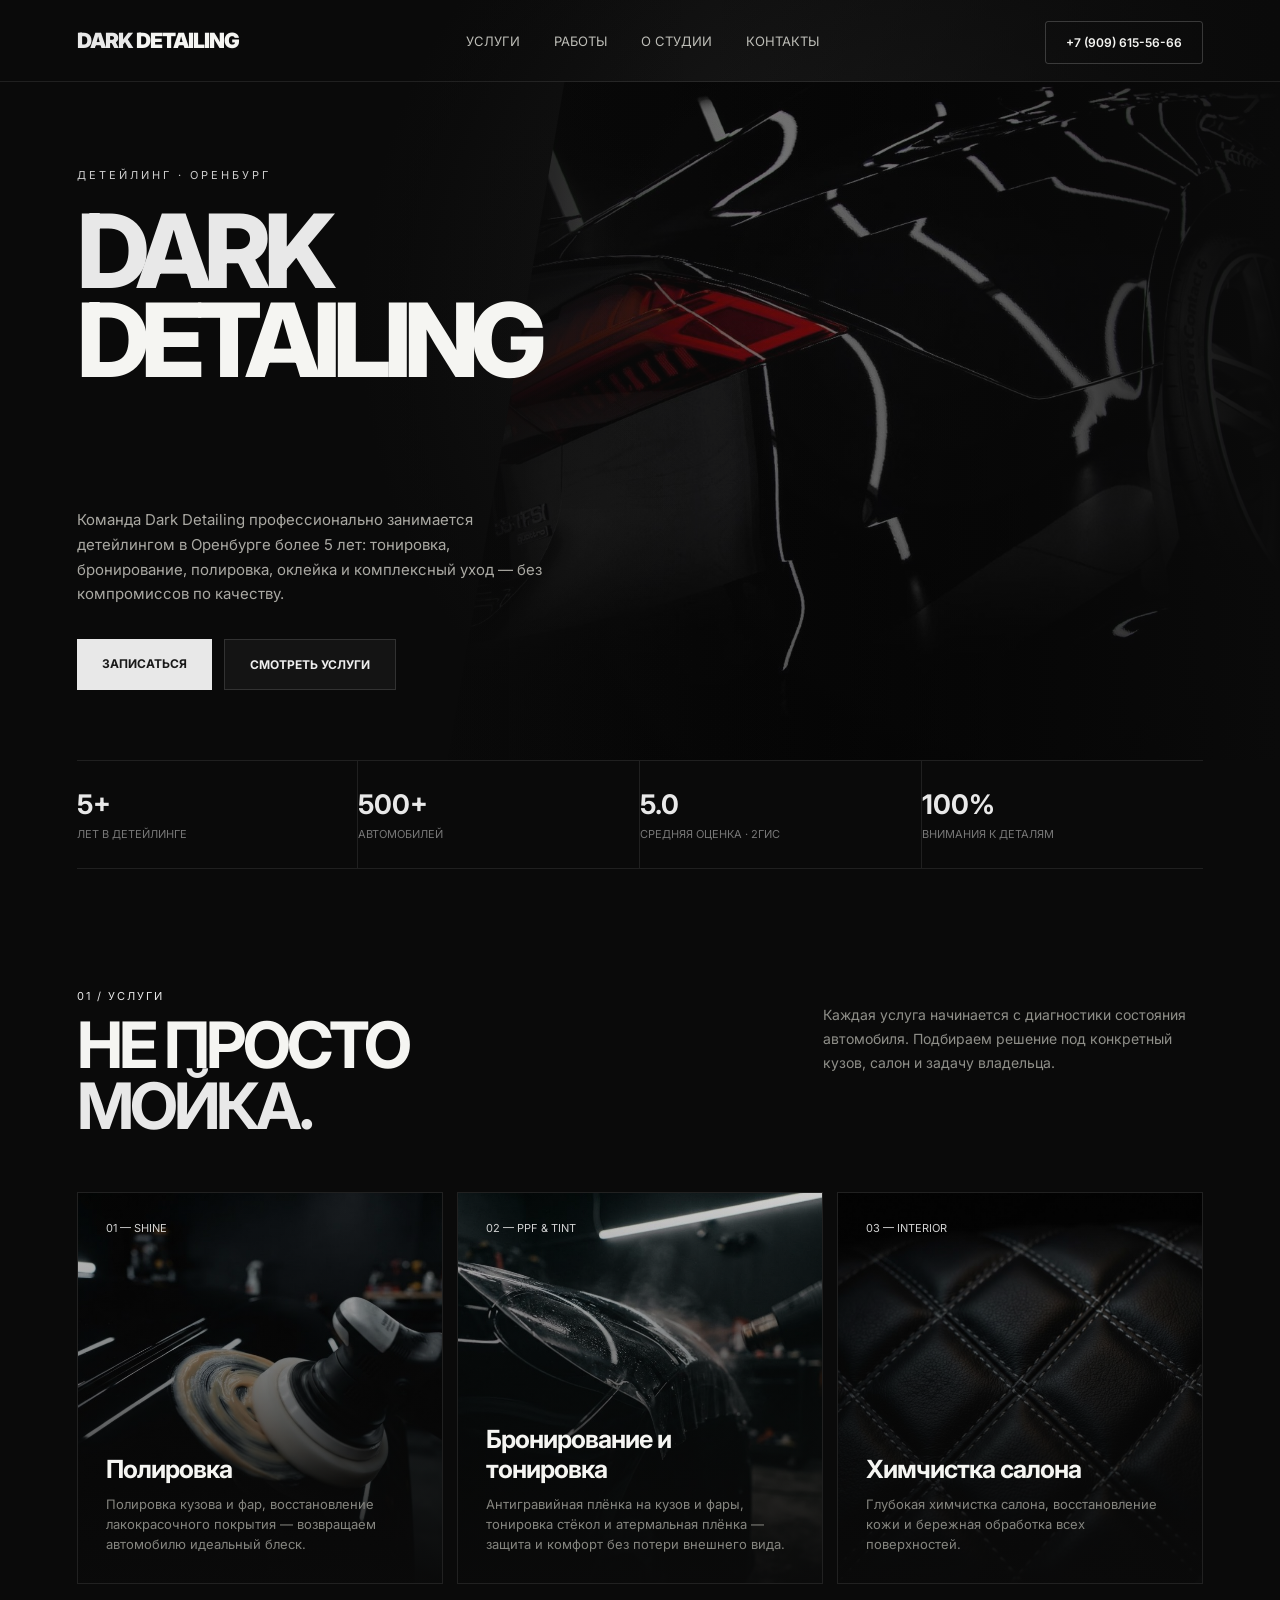
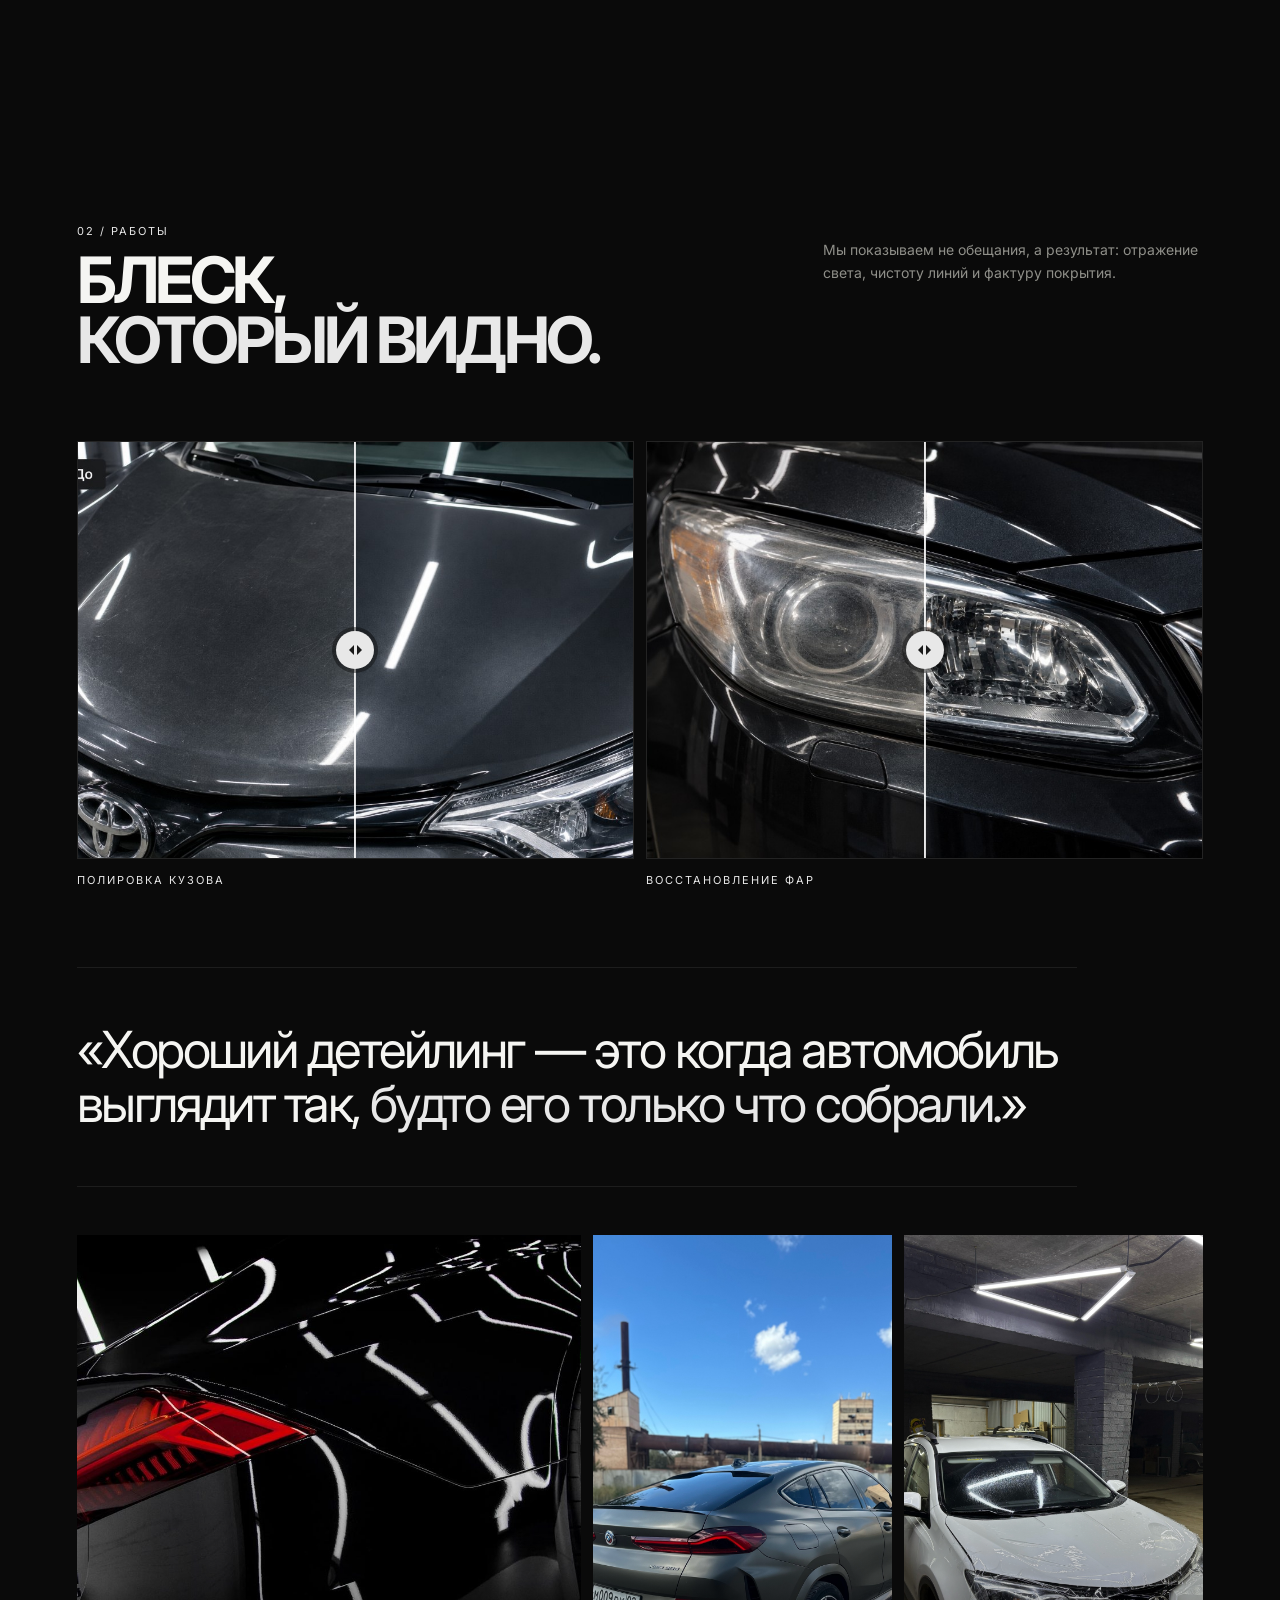
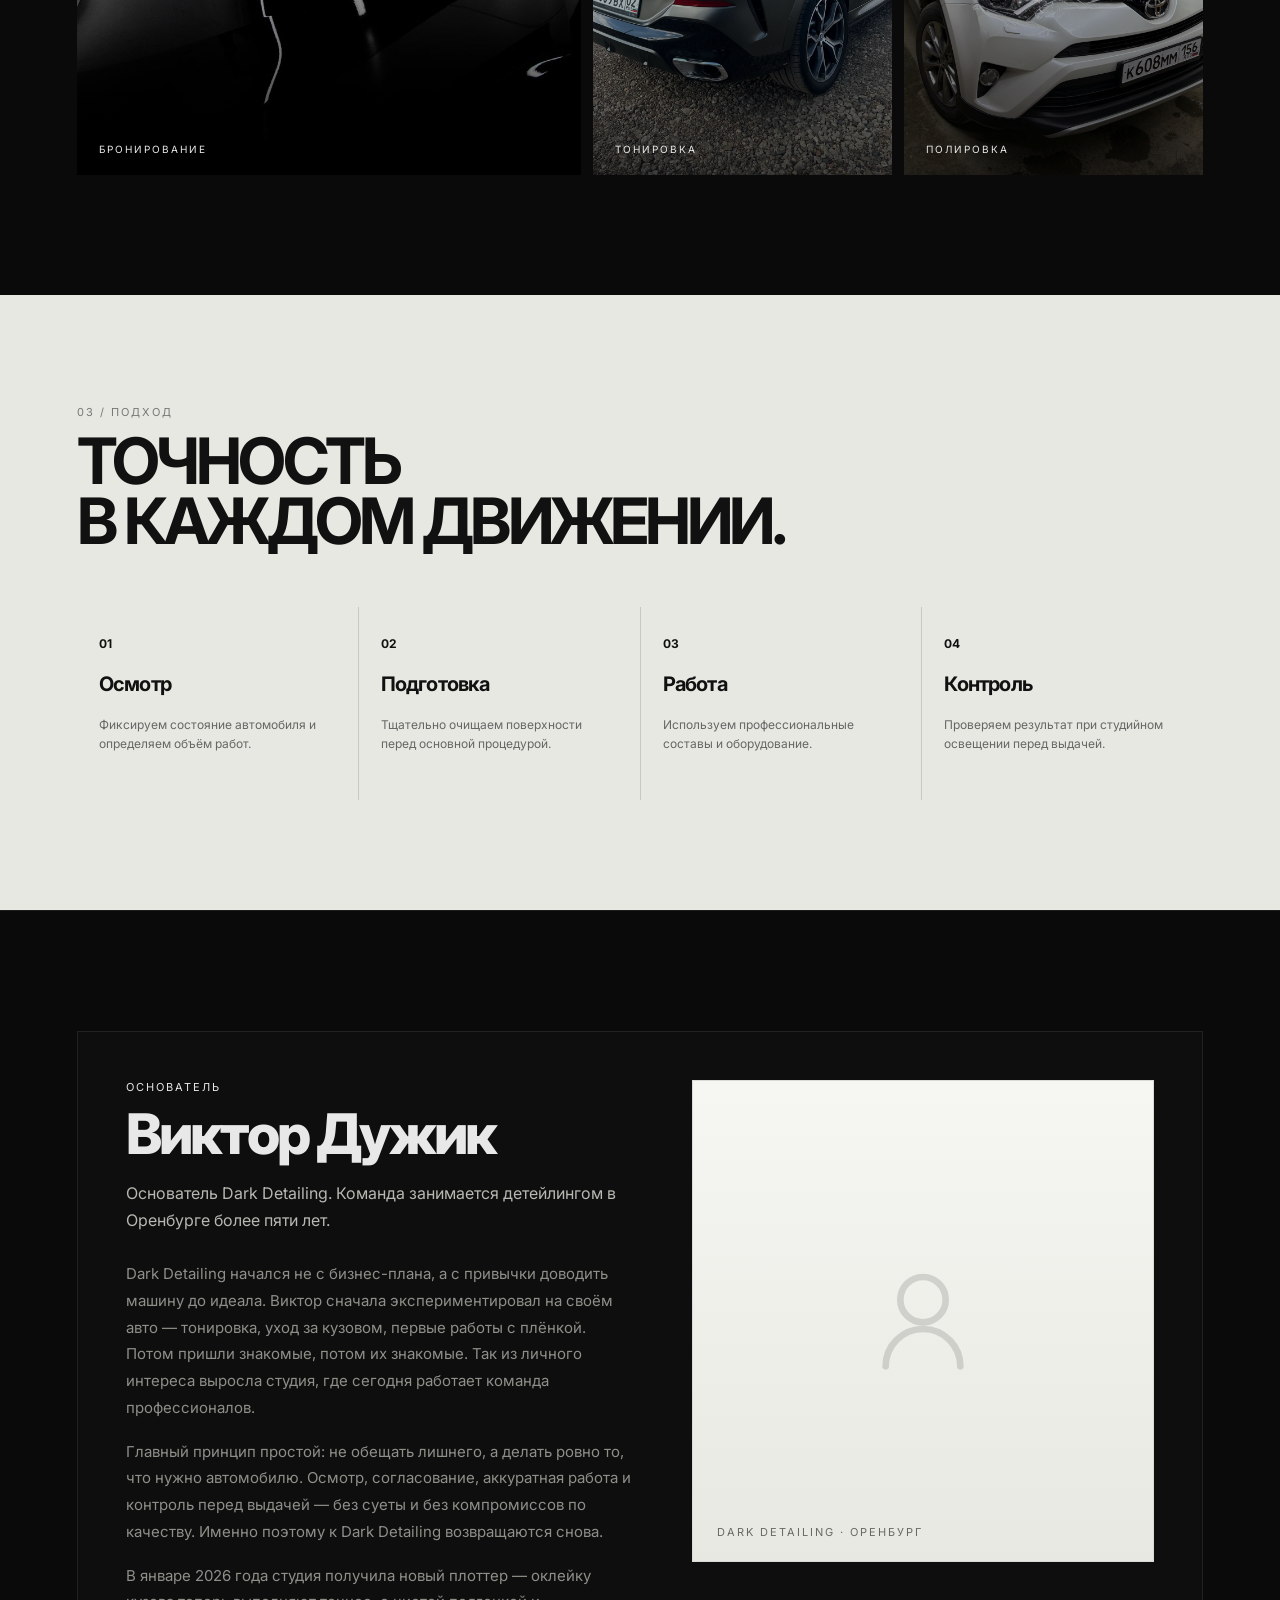
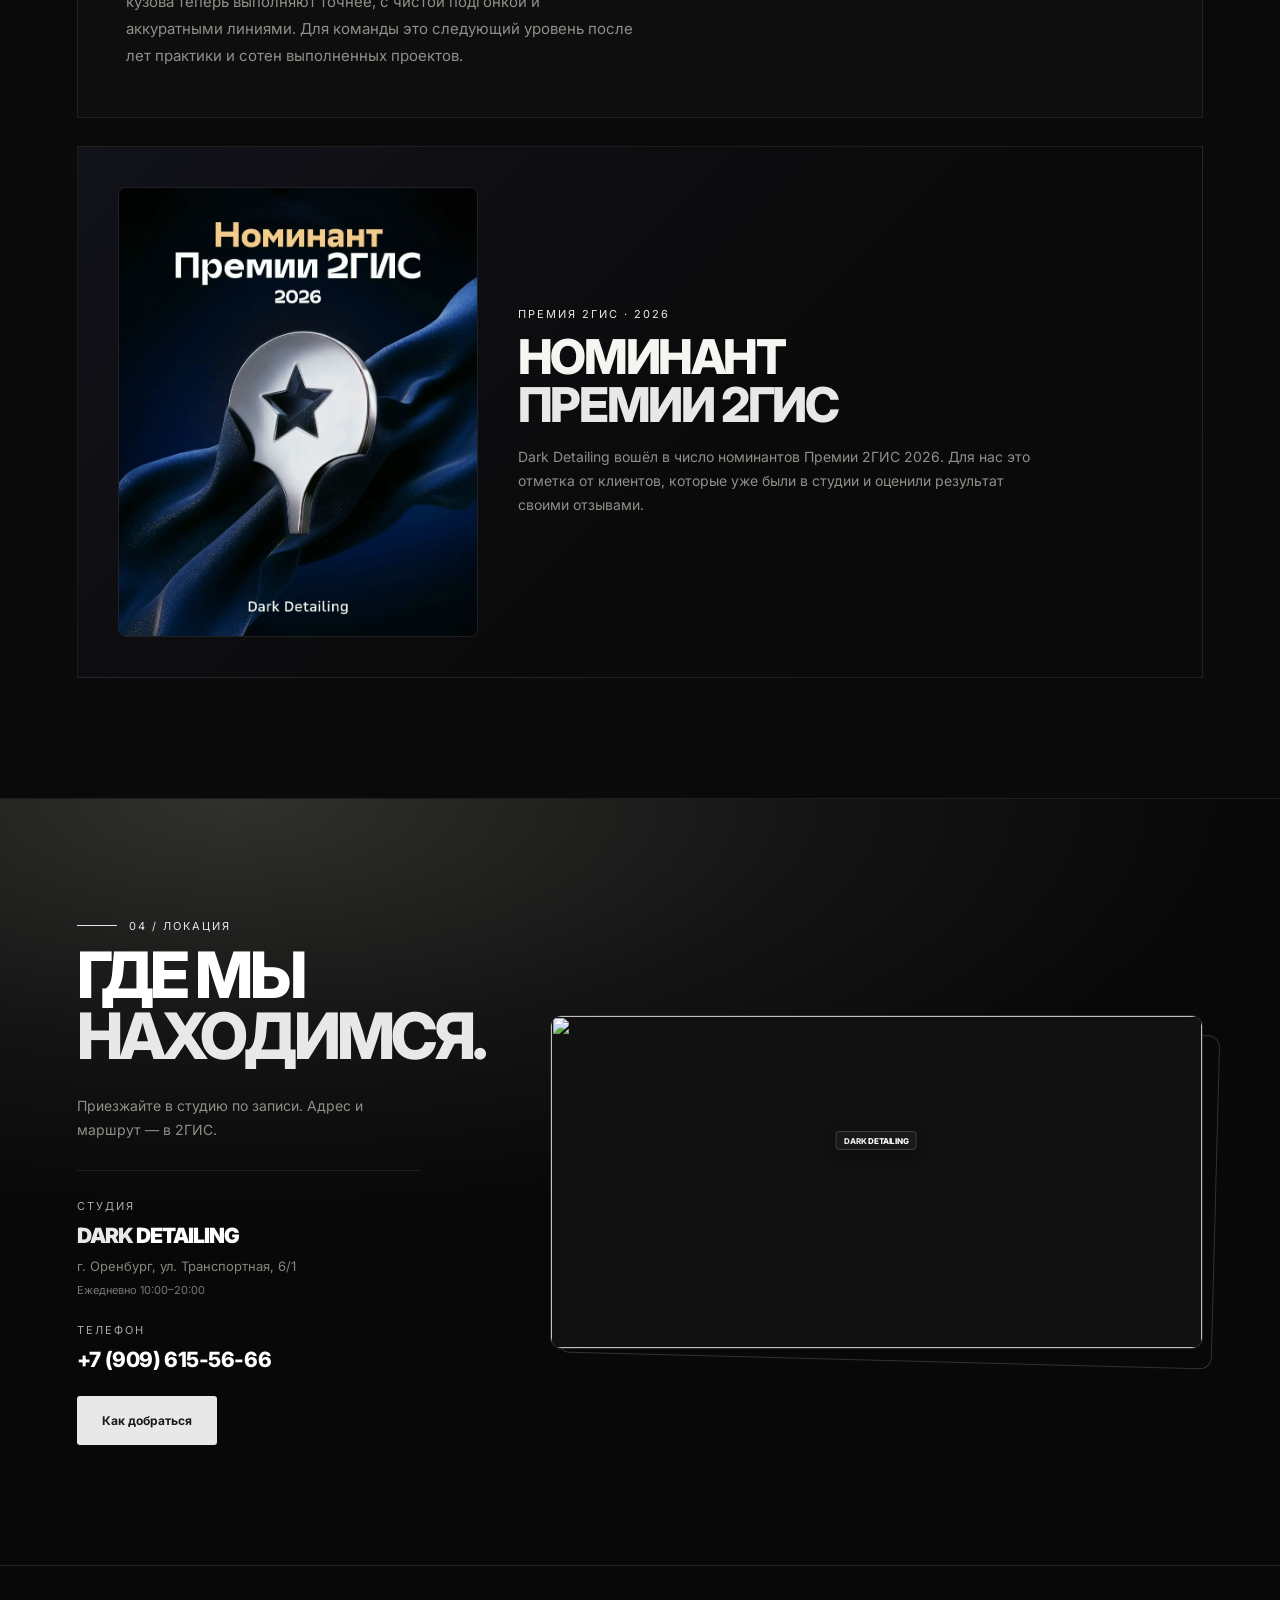
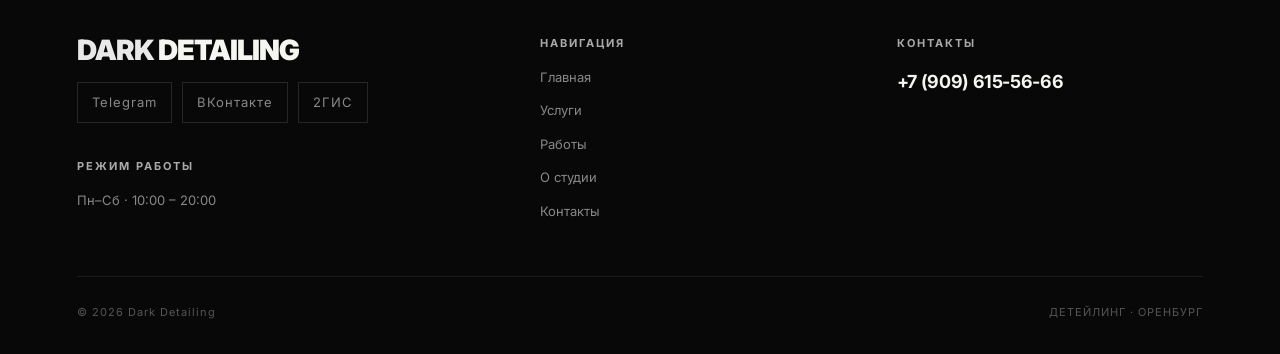
==== dark-detail/index.html @ 666a49f8 "Add dark-detail prototype (copy from Melissa-tech.ru/dark-detailing)." ====
<!doctype html>
<html lang="ru">
<head>
<meta charset="utf-8">
<meta name="viewport" content="width=device-width,initial-scale=1">
<meta name="robots" content="noindex, nofollow">
<meta http-equiv="Cache-Control" content="no-cache, no-store, must-revalidate">
<title>Dark Detailing — детейлинг</title>
<link rel="stylesheet" href="styles.css?v=10">
</head>
<body>
<nav class="site-nav">
  <div class="logo"><a href="index.html"><span>DARK</span> DETAILING</a></div>
  <div class="links"><a href="services.html">УСЛУГИ</a><a href="gallery.html">РАБОТЫ</a><a href="about.html">О СТУДИИ</a><a href="contact.html">КОНТАКТЫ</a></div>
  <div class="nav-actions">
    <a class="phone" href="tel:+79096155666">+7 (909) 615-56-66</a>
    <button class="nav-burger" type="button" aria-label="Открыть меню" aria-expanded="false">
      <span class="nav-burger-line"></span>
      <span class="nav-burger-line"></span>
      <span class="nav-burger-line"></span>
    </button>
  </div>
  <div class="nav-mobile-menu">
    <a href="services.html">УСЛУГИ</a>
    <a href="gallery.html">РАБОТЫ</a>
    <a href="about.html">О СТУДИИ</a>
    <a href="contact.html">КОНТАКТЫ</a>
  </div>
</nav>

<section class="hero">
  <div class="heroimg"></div>
  <div class="hero-content">
    <div class="eyebrow">ДЕТЕЙЛИНГ · ОРЕНБУРГ</div>
    <h1><span class="accent">DARK</span><br>DETAILING</h1>
    <p>Команда Dark Detailing профессионально занимается детейлингом в Оренбурге более 5 лет: тонировка, бронирование, полировка, оклейка и комплексный уход — без компромиссов по качеству.</p>
    <div class="actions"><a class="button" href="tel:+79096155666">ЗАПИСАТЬСЯ</a><a class="button dark" href="#services">СМОТРЕТЬ УСЛУГИ</a></div>
  </div>
</section>

<div class="stats">
  <div class="stat"><b>5+</b><span>ЛЕТ В ДЕТЕЙЛИНГЕ</span></div>
  <div class="stat"><b>500+</b><span>АВТОМОБИЛЕЙ</span></div>
  <div class="stat"><b id="stat-rating">5.0</b><span>СРЕДНЯЯ ОЦЕНКА · 2ГИС</span></div>
  <div class="stat"><b>100%</b><span>ВНИМАНИЯ К ДЕТАЛЯМ</span></div>
</div>

<section class="section" id="services">
  <div class="section-head">
    <div><div class="kicker">01 / УСЛУГИ</div><h2>НЕ ПРОСТО<br><span class="accent">МОЙКА.</span></h2></div>
    <p class="intro">Каждая услуга начинается с диагностики состояния автомобиля. Подбираем решение под конкретный кузов, салон и задачу владельца.</p>
  </div>
  <div class="cards">
    <article class="card">
      <div class="card-media"><img src="img/polish.png" alt="Полировка и восстановление кузова"></div>
      <div class="card-body"><div class="num">01 — SHINE</div><div><h3>Полировка</h3><p>Полировка кузова и фар, восстановление лакокрасочного покрытия — возвращаем автомобилю идеальный блеск.</p></div></div>
    </article>
    <article class="card">
      <div class="card-media"><img src="img/ppf.png" alt="Бронирование и тонировка"></div>
      <div class="card-body"><div class="num">02 — PPF &amp; TINT</div><div><h3>Бронирование и тонировка</h3><p>Антигравийная плёнка на кузов и фары, тонировка стёкол и атермальная плёнка — защита и комфорт без потери внешнего вида.</p></div></div>
    </article>
    <article class="card">
      <div class="card-media"><img src="img/interior.png" alt="Химчистка и уход за салоном"></div>
      <div class="card-body"><div class="num">03 — INTERIOR</div><div><h3>Химчистка салона</h3><p>Глубокая химчистка салона, восстановление кожи и бережная обработка всех поверхностей.</p></div></div>
    </article>
  </div>
</section>

<section class="section" id="works">
  <div class="section-head">
    <div><div class="kicker">02 / РАБОТЫ</div><h2>БЛЕСК,<br><span class="accent">КОТОРЫЙ ВИДНО.</span></h2></div>
    <p class="intro">Мы показываем не обещания, а результат: отражение света, чистоту линий и фактуру покрытия.</p>
  </div>
  <div class="ba-grid">
    <figure class="ba-item">
      <div class="ba-slider" data-ba>
        <img class="ba-after" src="img/works/before-after/hood-after.jpg" alt="После — полировка кузова Toyota">
        <div class="ba-before-wrap">
          <img class="ba-before" src="img/works/before-after/hood-before.jpg" alt="До — полировка кузова Toyota">
        </div>
        <div class="ba-handle" aria-hidden="true"><span></span></div>
      </div>
      <figcaption>Полировка кузова</figcaption>
    </figure>
    <figure class="ba-item">
      <div class="ba-slider" data-ba>
        <img class="ba-after" src="img/works/before-after/headlight-after.jpg" alt="После — восстановление фар">
        <div class="ba-before-wrap">
          <img class="ba-before" src="img/works/before-after/headlight-before.jpg" alt="До — восстановление фар">
        </div>
        <div class="ba-handle" aria-hidden="true"><span></span></div>
      </div>
      <figcaption>Восстановление фар</figcaption>
    </figure>
  </div>
  <div class="quote">«Хороший детейлинг — это когда автомобиль выглядит так, <span>будто его только что собрали.</span>»</div>
  <div class="photo-strip">
    <div class="photo big" style="background-image:url('img/works/hero.jpg?v=4')"><span class="tag">БРОНИРОВАНИЕ</span></div>
    <div class="photo" style="background-image:url('img/works/9abecc95-b7ba-42ab-a823-b14c09ba0044.jpg')"><span class="tag">ТОНИРОВКА</span></div>
    <div class="photo" style="background-image:url('img/works/0cab2266-aeb2-4f7c-ad19-99d92179da99.jpg')"><span class="tag">ПОЛИРОВКА</span></div>
  </div>
</section>

<section class="process" id="process">
  <div class="kicker">03 / ПОДХОД</div>
  <h2>ТОЧНОСТЬ<br><span class="accent">В КАЖДОМ ДВИЖЕНИИ.</span></h2>
  <div class="steps">
    <div class="step"><b>01</b><h3>Осмотр</h3><p>Фиксируем состояние автомобиля и определяем объём работ.</p></div>
    <div class="step"><b>02</b><h3>Подготовка</h3><p>Тщательно очищаем поверхности перед основной процедурой.</p></div>
    <div class="step"><b>03</b><h3>Работа</h3><p>Используем профессиональные составы и оборудование.</p></div>
    <div class="step"><b>04</b><h3>Контроль</h3><p>Проверяем результат при студийном освещении перед выдачей.</p></div>
  </div>
</section>

<section class="brand-story" id="story">
  <div class="brand-story-inner">
    <div class="founder-panel">
      <div class="founder-copy">
        <div class="kicker">ОСНОВАТЕЛЬ</div>
        <h2><span class="accent">Виктор Дужик</span></h2>
        <p class="founder-lead">Основатель Dark Detailing. Команда занимается детейлингом в Оренбурге более пяти лет.</p>
        <div class="founder-story">
          <p>Dark Detailing начался не с бизнес-плана, а с привычки доводить машину до идеала. Виктор сначала экспериментировал на своём авто — тонировка, уход за кузовом, первые работы с плёнкой. Потом пришли знакомые, потом их знакомые. Так из личного интереса выросла студия, где сегодня работает команда профессионалов.</p>
          <p>Главный принцип простой: не обещать лишнего, а делать ровно то, что нужно автомобилю. Осмотр, согласование, аккуратная работа и контроль перед выдачей — без суеты и без компромиссов по качеству. Именно поэтому к Dark Detailing возвращаются снова.</p>
          <p>В январе 2026 года студия получила новый плоттер — оклейку кузова теперь выполняют точнее, с чистой подгонкой и аккуратными линиями. Для команды это следующий уровень после лет практики и сотен выполненных проектов.</p>
        </div>
      </div>
      <div class="founder-visual">
        <div class="founder-visual-placeholder" aria-hidden="true">
          <svg viewBox="0 0 24 24" fill="none" stroke="currentColor" stroke-width="1.25" stroke-linecap="round" stroke-linejoin="round">
            <circle cx="12" cy="8" r="4.25"/>
            <path d="M5 20.5c0-3.866 3.134-7 7-7s7 3.134 7 7"/>
          </svg>
        </div>
        <span class="founder-visual-caption">DARK DETAILING · ОРЕНБУРГ</span>
      </div>
    </div>

    <div class="award-panel">
      <div class="award-panel-visual">
        <img src="img/2gis-nominee-2026.png" alt="Номинант Премии 2ГИС 2026 — Dark Detailing">
      </div>
      <div class="award-panel-copy">
        <div class="kicker">ПРЕМИЯ 2ГИС · 2026</div>
        <h2>НОМИНАНТ<br><span class="accent">ПРЕМИИ 2ГИС</span></h2>
        <p>Dark Detailing вошёл в число номинантов Премии 2ГИС 2026. Для нас это отметка от клиентов, которые уже были в студии и оценили результат своими отзывами.</p>
      </div>
    </div>
  </div>
</section>

<div class="site-bottom">
<section class="address-map" id="contacts">
  <div class="address-map-bg">
    <div class="address-map-glow address-map-glow--tr"></div>
    <div class="address-map-glow address-map-glow--bl"></div>
  </div>
  <div class="address-map-inner">
    <div class="address-map-grid">
      <div class="address-map-intro">
        <div class="address-map-kicker">
          <span class="address-map-line"></span>
          <span class="kicker">04 / ЛОКАЦИЯ</span>
        </div>
        <h2 class="address-map-title">ГДЕ МЫ<br><span>НАХОДИМСЯ.</span></h2>
        <p class="address-map-text">Приезжайте в студию по записи. Адрес и маршрут — в 2ГИС.</p>
        <div class="address-map-divider" aria-hidden="true"></div>
      </div>
      <div class="address-map-visual">
        <a href="https://2gis.ru/orenburg/firm/70000001081193888" class="address-map-frame" target="_blank" rel="noopener noreferrer">
          <img class="address-map-img address-map-img--desktop" src="https://static.maps.2gis.com/1.0?s=880x450&amp;c=51.819701,55.16107&amp;z=18&amp;pt=51.819701,55.16107~k:p" alt="">
          <img class="address-map-img address-map-img--mobile" src="https://static.maps.2gis.com/1.0?s=720x720&amp;c=51.819701,55.16107&amp;z=18&amp;pt=51.819701,55.16107~k:p" alt="Карта 2ГИС — г. Оренбург, ул. Транспортная, 6/1">
          <div class="address-map-pin-label" aria-hidden="true">
            <span class="address-map-pin-label-text"><span>DARK</span> DETAILING</span>
          </div>
        </a>
        <div class="address-map-decor"></div>
      </div>
      <div class="address-map-details-wrap">
        <div class="address-map-details">
          <div class="address-map-detail">
            <span class="address-map-detail-label">СТУДИЯ</span>
            <p class="address-map-brand"><span>DARK</span> DETAILING</p>
            <p class="address-map-muted">г. Оренбург, ул. Транспортная, 6/1</p>
            <p class="address-map-muted-sm">Ежедневно 10:00–20:00</p>
          </div>
          <div class="address-map-detail">
            <span class="address-map-detail-label">ТЕЛЕФОН</span>
            <a href="tel:+79096155666" class="address-map-phone">+7 (909) 615-56-66</a>
          </div>
        </div>
        <a href="https://2gis.ru/orenburg/firm/70000001081193888" class="address-map-btn" target="_blank" rel="noopener noreferrer">Как добраться</a>
      </div>
    </div>
  </div>
</section>

<footer class="site-footer">
  <div class="footer-grid footer-desktop-only">
    <div class="footer-col footer-col--brand-hours">
      <div class="footer-brand-block">
        <div class="footer-logo"><span>DARK</span> DETAILING</div>
        <div class="footer-social"><a href="https://t.me/dark_detailing" target="_blank" rel="noopener noreferrer">Telegram</a><a href="https://vk.com/dark_detailing56" target="_blank" rel="noopener noreferrer">ВКонтакте</a><a href="https://2gis.ru/orenburg/firm/70000001081193888" target="_blank" rel="noopener noreferrer">2ГИС</a></div>
      </div>
      <div class="footer-hours-block">
        <b>РЕЖИМ РАБОТЫ</b>
        <span>Пн–Сб · 10:00 – 20:00</span>
      </div>
    </div>
    <div class="footer-col">
      <b>НАВИГАЦИЯ</b>
      <a href="index.html">Главная</a>
      <a href="services.html">Услуги</a>
      <a href="gallery.html">Работы</a>
      <a href="about.html">О студии</a>
      <a href="contact.html">Контакты</a>
    </div>
    <div class="footer-col">
      <b>КОНТАКТЫ</b>
      <a class="footer-phone-inline" href="tel:+79096155666">+7 (909) 615-56-66</a>
      </div>
  </div>
  <div class="footer-grid footer-mobile-only">
    <div class="footer-col">
      <b>НАВИГАЦИЯ</b>
      <a href="index.html">Главная</a>
      <a href="services.html">Услуги</a>
      <a href="gallery.html">Работы</a>
      <a href="about.html">О студии</a>
      <a href="contact.html">Контакты</a>
    </div>
    <div class="footer-col footer-col--brand-hours">
      <div class="footer-phones-block">
        <b>КОНТАКТЫ</b>
        <a class="footer-phone-inline" href="tel:+79096155666">+7 (909) 615-56-66</a>
        </div>
      <div class="footer-brand-divider" aria-hidden="true"></div>
      <div class="footer-brand-block">
        <div class="footer-logo"><span>DARK</span> DETAILING</div>
        <div class="footer-social"><a href="https://t.me/dark_detailing" target="_blank" rel="noopener noreferrer">Telegram</a><a href="https://vk.com/dark_detailing56" target="_blank" rel="noopener noreferrer">ВКонтакте</a><a href="https://2gis.ru/orenburg/firm/70000001081193888" target="_blank" rel="noopener noreferrer">2ГИС</a></div>
      </div>
      <div class="footer-hours-block">
        <b>РЕЖИМ РАБОТЫ</b>
        <span>Пн–Сб · 10:00 – 20:00</span>
      </div>
    </div>
  </div>
  <div class="footer-bottom">
    <span>© 2026 Dark Detailing</span>
    <span>ДЕТЕЙЛИНГ · ОРЕНБУРГ</span>
  </div>
</footer>
</div>
<script src="nav.js"></script>
<script src="stats.js"></script>
<script src="ba-slider.js"></script>
</body>
</html>
---- dark-detail/styles.css ----
@import url('https://fonts.googleapis.com/css2?family=Inter:wght@400;500;600;700;800;900&display=swap');

:root{
  --accent:#e8e8e8;
  --accent-soft:rgba(232,232,232,.18);
  --accent-hover:rgba(255,255,255,.92);
  --accent-ink:#1a1a1a;
}

*{box-sizing:border-box}
body{margin:0;background:#0a0a0a;color:#f5f5f2;font-family:Inter,Arial,sans-serif}
a{color:inherit;text-decoration:none}

html{scroll-behavior:smooth}

nav{height:82px;display:flex;align-items:center;justify-content:space-between;padding:0 6vw;position:absolute;width:100%;z-index:2;border-bottom:1px solid rgba(255,255,255,.09)}
.logo{font-size:21px;font-weight:900;letter-spacing:-1px}
.logo span{color:var(--accent)}
.links{display:flex;gap:34px;font-size:13px;color:#bdbdb7}
.links a{transition:color .2s}
.links a:hover{color:var(--accent)}
.phone{border:1px solid rgba(255,255,255,.19);padding:13px 20px;border-radius:3px;font-size:12px;font-weight:600;white-space:nowrap;transition:border-color .2s,color .2s}
.phone:hover{border-color:var(--accent-soft);color:var(--accent)}

.hero{min-height:760px;padding:82px 6vw 70px;display:flex;align-items:flex-end;position:relative;overflow:hidden;background:radial-gradient(circle at 72% 42%,#343434 0,#171717 22%,#0a0a0a 55%)}
.hero:after{content:"";position:absolute;inset:0;background:linear-gradient(90deg,#0a0a0a 0%,transparent 55%,#0a0a0a 100%);pointer-events:none}
.heroimg{position:absolute;right:0;top:82px;width:65%;height:678px;background:url('img/works/hero.jpg') center/cover no-repeat;clip-path:polygon(14% 0,100% 0,100% 100%,0 100%);opacity:.85}
.heroimg:before{content:"";position:absolute;inset:0;background:linear-gradient(90deg,#0a0a0a 0%,rgba(10,10,10,.4) 40%,transparent 70%)}
.hero-content{position:relative;z-index:1;max-width:720px}
.eyebrow{font-size:11px;letter-spacing:3px;color:var(--accent);opacity:.88;margin-bottom:25px}
.hero h1{font-size:clamp(58px,8vw,116px);line-height:.87;letter-spacing:-.075em;margin:0 0 34px;font-weight:800;min-height:calc(3 * .87em)}
.hero h1::after{content:"";display:block;height:.87em}
.hero h1 .accent{color:var(--accent)}
.hero p{max-width:470px;color:#aaa9a3;line-height:1.65;font-size:15px}
.actions{display:flex;gap:12px;margin-top:32px;flex-wrap:wrap}
.button{background:var(--accent);color:var(--accent-ink);padding:17px 25px;font-weight:700;font-size:12px;display:inline-block;border:0;cursor:pointer;transition:background .2s}
.button:hover{background:var(--accent-hover)}
.button.dark{background:rgba(255,255,255,.04);color:#eee;border:1px solid rgba(255,255,255,.13);transition:background .2s,border-color .2s,color .2s}
.button.dark:hover{border-color:var(--accent-soft);color:var(--accent);background:rgba(219,223,253,.06)}

.stats{display:grid;grid-template-columns:repeat(4,1fr);border-top:1px solid rgba(255,255,255,.09);border-bottom:1px solid rgba(255,255,255,.09);margin:0 6vw}
.stat{padding:27px 20px 27px 0;border-right:1px solid rgba(255,255,255,.09)}
.stat:last-child{border:0}
.stat b{font-size:27px;color:var(--accent)}
.stat span{display:block;color:#777;font-size:11px;margin-top:6px}

.section{padding:120px 6vw}
.section-head{display:flex;justify-content:space-between;gap:30px;margin-bottom:55px}
.kicker{font-size:11px;letter-spacing:2px;color:var(--accent)}
.section h2{font-size:clamp(38px,5vw,70px);line-height:.95;letter-spacing:-.06em;margin:12px 0 0}
.section h2 .accent,.subpage-hero h1 .accent,.contact-box h2 .accent,.process h2 .accent{color:var(--accent)}
.accent{color:var(--accent)}
.intro{max-width:380px;color:#8f8f89;line-height:1.7;font-size:14px}

.cards{display:grid;grid-template-columns:repeat(3,1fr);gap:14px}
.card{
  min-height:390px;border:1px solid rgba(255,255,255,.08);
  display:flex;flex-direction:column;justify-content:flex-end;
  background:#0e0e0e;overflow:hidden;position:relative;
}
.card-media{position:absolute;inset:0}
.card-media img{width:100%;height:100%;object-fit:cover;transition:transform .7s}
.card:hover .card-media img{transform:scale(1.04)}
.card-media:after{
  content:"";position:absolute;inset:0;
  background:linear-gradient(to top,rgba(10,10,10,.96) 0%,rgba(10,10,10,.62) 42%,rgba(10,10,10,.18) 100%);
}
.card-body{
  position:relative;z-index:1;padding:28px;
  display:flex;flex-direction:column;justify-content:flex-end;
  min-height:390px;
}
.num{color:var(--accent);font-size:11px;margin-bottom:auto;opacity:.9}
.card h3{font-size:25px;margin:0 0 10px;letter-spacing:-.04em}
.card p{color:#85857f;font-size:13px;line-height:1.55;margin:0}

.process{background:#e8e8e2;color:#111;padding:110px 6vw}
.process .kicker{color:#5a5a8a}
.process h2{font-size:clamp(38px,5vw,70px);line-height:.95;letter-spacing:-.06em;margin:12px 0 0}
.process h2 .accent{color:#6a6aad}
.steps{display:grid;grid-template-columns:repeat(4,1fr);gap:1px;background:#c9c9c3;margin-top:55px}
.step{background:#e8e8e2;padding:25px 22px 35px;min-height:190px}
.step b{font-size:12px;color:#6a6aad}
.step h3{font-size:20px;letter-spacing:-.04em}
.step p{color:#666;font-size:12px;line-height:1.55}

.ba-grid{display:grid;grid-template-columns:1fr 1fr;gap:12px;margin-top:70px}
.ba-item{margin:0}
.ba-item figcaption{margin-top:14px;font-size:11px;letter-spacing:2px;color:var(--accent);text-transform:uppercase}
.ba-slider{
  position:relative;aspect-ratio:4/3;overflow:hidden;cursor:ew-resize;user-select:none;touch-action:none;
  border:1px solid rgba(255,255,255,.08);background:#101010;
}
.ba-slider img{position:absolute;inset:0;width:100%;height:100%;object-fit:cover;display:block;pointer-events:none}
.ba-before-wrap{position:absolute;inset:0 auto 0 0;width:50%;overflow:hidden;z-index:2;border-right:1px solid rgba(255,255,255,.35)}
.ba-before{position:absolute;left:0;top:0;max-width:none;height:100%;object-fit:cover}
.ba-handle{
  position:absolute;top:0;bottom:0;left:50%;width:2px;transform:translateX(-50%);
  background:rgba(255,255,255,.85);z-index:3;pointer-events:none;
}
.ba-handle span{
  position:absolute;top:50%;left:50%;transform:translate(-50%,-50%);
  width:38px;height:38px;border-radius:50%;background:var(--accent);color:var(--accent-ink);
  box-shadow:0 0 0 4px rgba(10,10,10,.45);
}
.ba-handle span:before,.ba-handle span:after{
  content:"";position:absolute;top:50%;width:0;height:0;margin-top:-5px;border:5px solid transparent;
}
.ba-handle span:before{right:55%;border-right-color:var(--accent-ink)}
.ba-handle span:after{left:55%;border-left-color:var(--accent-ink)}

.photo-strip{display:grid;grid-template-columns:1.35fr .8fr .8fr;gap:12px;margin-top:70px}
.photo{min-height:430px;background-size:cover;background-position:center;position:relative;overflow:hidden}
.photo.photo-pos-polish{background-position:center 36%}
.photo.photo-pos-ceramic{background-position:center 40%}
.photo:after{content:"";position:absolute;inset:0;background:linear-gradient(180deg,transparent 45%,rgba(0,0,0,.7))}
.photo .tag{position:absolute;left:22px;bottom:20px;z-index:1;font-size:10px;letter-spacing:2px;color:var(--accent)}
.photo.big{min-height:540px}
.photo.big.photo-pos-polish{background-position:center 38%}

.quote{margin-top:80px;padding:55px 0;border-top:1px solid rgba(255,255,255,.08);border-bottom:1px solid rgba(255,255,255,.08);font-size:clamp(28px,4vw,58px);line-height:1.05;letter-spacing:-.05em;max-width:1000px}
.quote span{color:var(--accent)}
.quote + .photo-strip{margin-top:48px}

.brand-story{padding:120px 6vw;border-top:1px solid rgba(255,255,255,.08)}
.brand-story-inner{max-width:1180px;margin:0 auto;display:flex;flex-direction:column;gap:28px}
.award-panel{
  display:grid;grid-template-columns:minmax(240px,360px) 1fr;gap:40px;align-items:center;
  padding:40px;border:1px solid rgba(255,255,255,.08);background:linear-gradient(135deg,#12121a 0%,#0a0a0a 60%);
}
.award-panel-visual{border-radius:8px;overflow:hidden;border:1px solid rgba(255,255,255,.08);background:#0d0d12}
.award-panel-visual img{display:block;width:100%;height:auto}
.award-panel-copy .kicker{color:var(--accent)}
.award-panel-copy h2{font-size:clamp(30px,3.8vw,48px);line-height:1;letter-spacing:-.05em;margin:12px 0 16px;font-weight:800}
.award-panel-copy h2 .accent{color:var(--accent)}
.award-panel-copy p{color:#8f8f89;font-size:14px;line-height:1.7;margin:0;max-width:520px}

.founder-panel{
  display:grid;grid-template-columns:minmax(0,1.05fr) minmax(0,.95fr);gap:56px;align-items:start;
  padding:48px;border:1px solid rgba(255,255,255,.08);background:#0e0e0e;
}
.founder-copy .kicker{color:var(--accent)}
.founder-copy h2{font-size:clamp(34px,4.5vw,56px);line-height:1;letter-spacing:-.05em;margin:12px 0 0;font-weight:800}
.founder-copy h2 .accent{color:var(--accent)}
.founder-lead{color:#b8b8b2;font-size:16px;line-height:1.65;margin:18px 0 28px;max-width:620px}
.founder-story p{color:#8f8f89;font-size:15px;line-height:1.78;margin:0 0 1.15em}
.founder-story p:last-child{margin-bottom:0}
.founder-visual{position:relative;min-height:480px;border:1px solid rgba(0,0,0,.08);overflow:hidden;background:#ecece8}
.founder-visual-placeholder{
  display:flex;align-items:center;justify-content:center;
  min-height:480px;width:100%;
  background:linear-gradient(180deg,#f6f6f2 0%,#e8e8e2 100%);
  color:rgba(17,17,17,.14);
}
.founder-visual-placeholder svg{width:128px;height:128px}
.founder-visual-caption{
  position:absolute;left:24px;right:24px;bottom:22px;z-index:1;
  font-size:11px;letter-spacing:2px;color:#6a6a64;
}

.price-grid{display:grid;grid-template-columns:repeat(3,1fr);gap:1px;background:#252525;margin-top:55px}
.price{background:#101010;padding:30px;min-height:280px}
.price .top{display:flex;justify-content:space-between;color:var(--accent);font-size:11px;opacity:.75}
.price h3{font-size:24px;margin:42px 0 12px;letter-spacing:-.04em}
.price strong{font-size:28px;color:var(--accent)}
.price p{color:#777;font-size:12px;line-height:1.6}

.gallery{display:grid;grid-template-columns:1.1fr .9fr .9fr;grid-auto-rows:260px;gap:12px;margin-top:50px}
.gallery .g{background-size:cover;background-position:center;position:relative}
.gallery .wide{grid-column:span 2}
.gallery .tall{grid-row:span 2}
.gallery--portfolio{grid-template-columns:repeat(3,1fr);grid-auto-rows:240px}

.reviews{display:grid;grid-template-columns:repeat(3,1fr);gap:12px;margin-top:50px}
.review{border:1px solid rgba(255,255,255,.08);padding:30px;min-height:220px;background:#101010}
.review .stars{letter-spacing:4px;font-size:10px;color:var(--accent)}
.review p{font-size:15px;line-height:1.55;color:#b0b0aa}
.review small{color:#666}

.faq{max-width:900px;margin-top:45px}
.faq details{border-top:1px solid rgba(255,255,255,.09);padding:22px 0}
.faq details:last-child{border-bottom:1px solid rgba(255,255,255,.09)}
.faq summary{cursor:pointer;font-size:16px;font-weight:600;transition:color .2s}
.faq summary:hover{color:inherit}
.process .faq details{border-top:1px solid rgba(0,0,0,.12);padding:22px 0}
.process .faq details:last-child{border-bottom:1px solid rgba(0,0,0,.12)}
.process .faq summary{color:#111}
.process .faq summary:hover,.process .faq details[open] summary{color:#111}
.process .faq p{color:#555;line-height:1.7;max-width:700px}
.faq p{color:#666;line-height:1.7;max-width:700px}

.contact-box{display:grid;grid-template-columns:1fr 1fr;gap:1px;background:#292929;margin-top:50px}
.contact-box>*{background:#111;padding:35px}
.contact-box h2{font-size:clamp(38px,5vw,60px);line-height:.95;letter-spacing:-.06em;margin:12px 0 0}
.contact-box p{color:#777;line-height:1.7}
.contact-info{margin-top:30px;font-size:15px;line-height:2}
.contact-info a{color:#eee;font-weight:600;transition:color .2s}
.contact-info a:hover{color:var(--accent)}
.contact-form input,.contact-form textarea,.contact-form select{width:100%;background:#181818;border:1px solid rgba(255,255,255,.08);color:#eee;padding:16px;margin-bottom:10px;font:inherit;transition:border-color .2s}
.contact-form input:focus,.contact-form textarea:focus,.contact-form select:focus{outline:none;border-color:var(--accent-soft)}
.contact-form textarea{min-height:130px;resize:vertical}
.contact-form h3{font-size:28px;margin:12px 0 25px;letter-spacing:-.04em}
.contact-note{color:#777;line-height:1.7;margin-top:24px;font-size:14px;max-width:380px}
.site-bottom{
  position:relative;
  overflow:hidden;
  background:#080808;
}
.address-map{
  position:relative;
  background:transparent;
  overflow:hidden;
  border-top:1px solid rgba(255,255,255,.09);
}
.address-map:before{
  content:"";
  position:absolute;
  right:-8%;
  top:-25%;
  width:560px;
  height:560px;
  border-radius:50%;
  background:rgba(255,255,255,.05);
  filter:blur(90px);
  pointer-events:none;
  z-index:0;
}
.address-map:after{
  content:"";
  position:absolute;
  inset:0;
  background:radial-gradient(ellipse 110% 75% at 18% 0%,#30302d 0%,#141414 42%,#080808 72%);
  pointer-events:none;
  z-index:0;
}

.site-footer{
  padding:0 6vw 35px;
  background:transparent;
  position:relative;
  overflow:hidden;
  border-top:1px solid rgba(255,255,255,.1);
}
.footer-grid{
  display:grid;
  grid-template-columns:1fr 1.35fr;
  gap:50px;
  padding:70px 0 55px;
  position:relative;
  z-index:1;
}
.footer-col--brand-hours{
  display:flex;
  flex-direction:column;
  justify-content:flex-end;
  gap:32px;
}
.footer-phones-block{display:flex;flex-direction:column;gap:14px}
.footer-phones-block b{font-size:11px;letter-spacing:2px;color:var(--accent);opacity:.72;margin-bottom:4px}
.footer-brand-divider{height:1px;background:rgba(255,255,255,.1);margin:4px 0}
.footer-brand-block{display:flex;flex-direction:column;gap:18px}
.footer-hours-block{display:flex;flex-direction:column;gap:14px}
.footer-hours-block b{font-size:11px;letter-spacing:2px;color:var(--accent);opacity:.72;margin-bottom:4px}
.footer-hours-block span{font-size:13px;color:#888;line-height:1.5}
.footer-logo{font-size:28px;font-weight:900;letter-spacing:-1px;color:#f5f5f2;line-height:1}
.footer-col .footer-logo span,.footer-logo span{color:var(--accent);font-size:inherit;font-weight:inherit;letter-spacing:inherit;line-height:inherit}
.footer-tagline{color:#777;font-size:13px;line-height:1.7;margin:18px 0 22px;max-width:320px}
.footer-social{display:flex;gap:10px;flex-wrap:wrap}
.footer-social a{
  font-size:11px;
  letter-spacing:1px;
  padding:10px 14px;
  border:1px solid rgba(255,255,255,.12);
  color:#aaa;
  transition:color .2s,border-color .2s;
}
.footer-social a:hover{color:var(--accent);border-color:var(--accent-soft)}
.footer-col{display:flex;flex-direction:column;gap:14px}
.footer-col b{font-size:11px;letter-spacing:2px;color:var(--accent);opacity:.72;margin-bottom:4px}
.footer-col a,.footer-col span{font-size:13px;color:#888;line-height:1.5}
.footer-col a:hover{color:var(--accent)}
.footer-col .footer-phone-inline{font-size:18px;font-weight:700;color:#f5f5f2;letter-spacing:-.02em;transition:color .2s}
.footer-col .footer-phone-inline:hover{color:var(--accent)}
.footer-bottom{
  display:flex;
  justify-content:space-between;
  align-items:center;
  gap:20px;
  padding-top:28px;
  border-top:1px solid rgba(255,255,255,.08);
  font-size:11px;
  color:#555;
  letter-spacing:1px;
  position:relative;
  z-index:1;
}

.subpage-hero{padding:180px 6vw 90px;min-height:520px;background:radial-gradient(circle at 75% 50%,#30302d,transparent 35%),#0a0a0a}
.subpage-hero .kicker{color:var(--accent)}
.subpage-hero h1{font-size:clamp(58px,8vw,110px);line-height:.88;letter-spacing:-.07em;margin:15px 0 0;color:#f5f5f2}
.subpage-hero h1 .accent{color:var(--accent)}
.subpage-hero p{max-width:550px;color:#888;line-height:1.7;margin-top:20px}

.service-list{margin-top:55px;border-top:1px solid rgba(255,255,255,.08)}
.service-row{display:grid;grid-template-columns:80px 1fr 130px;gap:20px;padding:30px 0;border-bottom:1px solid rgba(255,255,255,.08);align-items:start}
.service-row .idx{color:var(--accent);font-size:11px;opacity:.75}
.service-row h3{margin:0;font-size:25px}
.service-row p{margin:7px 0 0;color:#777;font-size:12px;line-height:1.5}
.service-row .cost{text-align:right;font-size:18px;color:var(--accent)}

.address-map-bg{display:none}
.address-map-inner{padding:120px 6vw 96px;position:relative;z-index:1}
.address-map-grid{display:flex;flex-direction:column;gap:0;align-items:stretch}
.address-map-intro{max-width:480px;position:relative;z-index:1}
.address-map-visual{position:relative;width:100%;max-width:720px;margin:0 0 36px;z-index:1}
.address-map-details-wrap{max-width:480px;position:relative;z-index:1}
.address-map-kicker{display:flex;align-items:center;gap:12px;margin-bottom:12px}
.address-map-line{width:40px;height:1px;background:var(--accent);flex-shrink:0}
.address-map-kicker .kicker{color:var(--accent);margin:0}
.address-map-title{
  font-size:clamp(38px,5vw,70px);font-weight:800;line-height:.95;color:#fff;
  margin:0 0 28px;letter-spacing:-.06em;text-transform:uppercase;
}
.address-map-title span{color:var(--accent)}
.address-map-text{color:#8f8f89;font-size:14px;line-height:1.7;margin:0 0 44px;max-width:380px}
.address-map-divider{height:1px;background:rgba(255,255,255,.08);margin:0 0 32px}
.address-map-details{display:flex;flex-direction:column;gap:28px;margin-bottom:28px;padding-top:0;border-top:none}
.address-map-detail-label{font-size:11px;letter-spacing:2px;color:var(--accent);opacity:.72;display:block;margin-bottom:10px}
.address-map-brand{font-size:21px;font-weight:900;color:#fff;margin:0 0 8px;letter-spacing:-1px}
.address-map-brand span{color:var(--accent)}
.address-map-muted{color:#85857f;font-size:13px;line-height:1.55;margin:0}
.address-map-muted-sm{color:#777;font-size:11px;margin:6px 0 0;line-height:1.5}
.address-map-phone{font-size:21px;font-weight:800;color:#fff;letter-spacing:-.02em;transition:color .2s}
.address-map-phone:hover{color:var(--accent)}
.address-map-btn{
  display:inline-flex;align-items:center;justify-content:center;
  padding:17px 25px;background:var(--accent);color:var(--accent-ink);
  border-radius:3px;font-size:12px;font-weight:700;align-self:flex-start;
  transition:background .2s,transform .2s;
}
.address-map-btn:hover{background:var(--accent-hover);transform:none}
.address-map-frame{
  display:block;
  position:relative;width:100%;aspect-ratio:1/1;min-height:0;border-radius:12px;overflow:hidden;
  border:1px solid rgba(255,255,255,.1);background:#111;
  cursor:pointer;text-decoration:none;color:inherit;
}
.address-map-frame img{width:100%;height:100%;object-fit:cover;object-position:center;transition:transform .7s;display:block}
.address-map-frame:hover img{transform:scale(1.02)}
.address-map-pin-label{
  position:absolute;left:50%;top:50%;
  transform:translate(-50%, calc(-100% - 22px));
  pointer-events:none;z-index:2;
}
.address-map-pin-label-text{
  position:relative;display:inline-block;
  padding:3px 6px 2px;
  background:rgba(26,26,26,.94);
  border:1px solid var(--accent-soft);
  border-radius:4px;
  font-size:7px;font-weight:800;letter-spacing:-.15px;
  color:#fff;white-space:nowrap;
  box-shadow:0 4px 14px rgba(0,0,0,.35);
}
.address-map-pin-label-text span{color:var(--accent)}
.address-map-pin-label-text::after{
  content:'';position:absolute;left:50%;bottom:-4px;
  transform:translateX(-50%);
  border:4px solid transparent;border-top-color:rgba(26,26,26,.94);
}
.address-map-decor{
  position:absolute;inset:12px -12px -12px 12px;
  border:1px solid var(--accent-soft);border-radius:12px;transform:rotate(1.5deg);z-index:-1;
}

.footer-desktop-only{display:none}
.footer-mobile-only{display:grid}

.address-map-img--desktop{display:none}
.address-map-img--mobile{display:block}

.photo-strip{display:grid}
.gallery{display:grid}

@media(min-width:801px){
  .footer-desktop-only{
    display:grid;
    grid-template-columns:1.35fr 1fr 1fr;
    gap:50px;
    padding:70px 0 55px;
  }
  .footer-mobile-only{display:none}

  .process .kicker{color:#777}
  .process h2 .accent{color:#111}
  .step b{color:#111}

  .services-process .steps-track{margin-top:55px;overflow:visible}
  .services-process .steps{min-width:0;width:100%;margin-top:0}

  .address-map-bg{
    display:block;
    position:absolute;
    inset:0;
    pointer-events:none;
    overflow:hidden;
    z-index:0;
  }
  .address-map-glow{
    position:absolute;
    border-radius:50%;
    filter:blur(64px);
    background:rgba(219,223,253,.05);
  }
  .address-map-glow--tr{top:0;right:0;width:384px;height:384px}
  .address-map-glow--bl{bottom:0;left:0;width:320px;height:320px}
  .address-map-inner{padding:120px 6vw}
  .address-map-grid{
    display:grid;
    grid-template-columns:minmax(260px,.62fr) minmax(0,1.28fr);
    column-gap:72px;
    row-gap:0;
    align-items:start;
  }
  .address-map-intro{
    grid-column:1;
    grid-row:1;
    max-width:420px;
  }
  .address-map-details-wrap{
    grid-column:1;
    grid-row:2;
    max-width:420px;
    margin-top:0;
  }
  .address-map-visual{
    grid-column:2;
    grid-row:1/span 2;
    width:100%;
    max-width:92%;
    margin:0 0 0 auto;
    min-height:0;
    align-self:center;
  }
  .address-map-frame{
    aspect-ratio:880/450;
    min-height:0;
    height:auto;
    width:100%;
  }
  .address-map-frame img{object-fit:cover;object-position:center}
  .address-map-decor{display:block}
  .address-map-text{margin-bottom:28px}
  .address-map-divider{margin:0 0 28px}
  .address-map-details{margin-top:0;margin-bottom:24px;gap:24px}
  .address-map-img--desktop{display:block}
  .address-map-img--mobile{display:none}
  .address-map-pin-label{
    left:50%;
    top:50%;
    transform:translate(-50%,calc(-100% - 32px));
  }
  .address-map-pin-label-text{
    font-size:8px;
    padding:4px 7px 3px;
  }
  .footer-desktop-only .footer-col--brand-hours{
    display:flex;
    flex-direction:column;
    justify-content:flex-start;
    gap:36px;
  }
}

/* Mobile nav — desktop unchanged */
.nav-burger{display:none}
.nav-mobile-menu{display:none}

@media(max-width:800px){
  .site-nav{
    position:absolute;height:auto;min-height:72px;padding:14px 5vw;
    flex-wrap:wrap;align-items:center;
  }
  .nav-actions{display:flex;align-items:center;gap:10px;margin-left:auto}
  .nav-burger{
    display:flex;flex-direction:column;justify-content:center;gap:5px;
    width:44px;height:44px;padding:0 10px;
    background:transparent;border:1px solid rgba(255,255,255,.19);
    border-radius:3px;cursor:pointer;flex-shrink:0;
  }
  .nav-burger-line{display:block;width:100%;height:2px;background:#f5f5f2;border-radius:1px;transition:transform .2s,opacity .2s}
  .nav-burger[aria-expanded="true"] .nav-burger-line:nth-child(1){transform:translateY(7px) rotate(45deg)}
  .nav-burger[aria-expanded="true"] .nav-burger-line:nth-child(2){opacity:0}
  .nav-burger[aria-expanded="true"] .nav-burger-line:nth-child(3){transform:translateY(-7px) rotate(-45deg)}
  .nav-mobile-menu{
    display:flex;flex-direction:column;gap:0;
    position:absolute;left:0;right:0;top:100%;
    width:100%;z-index:5;
    background:#0a0a0a;
    padding:0 5vw;
    max-height:0;overflow:hidden;opacity:0;
    border-top:1px solid transparent;
    transition:max-height .3s ease,opacity .25s ease,border-color .25s ease,padding .25s ease;
  }
  .nav-mobile-menu.is-open{
    max-height:320px;opacity:1;padding:8px 5vw 12px;
    border-top-color:rgba(255,255,255,.09);
  }
  .nav-mobile-menu a{
    padding:14px 0;font-size:13px;letter-spacing:1px;
    color:#bdbdb7;border-bottom:1px solid rgba(255,255,255,.06);
  }
  .nav-mobile-menu a:last-child{border-bottom:0;color:var(--accent)}
  body.nav-open{overflow:hidden}

  .logo{font-size:18px}
  .links{display:none}
  .phone{font-size:11px;padding:10px 14px}
  .hero{
    align-items:flex-start;justify-content:flex-start;
    padding:96px 5vw 48px;min-height:auto;
  }
  .heroimg{width:100%;opacity:.45;top:72px;height:calc(100% - 72px)}
  .hero-content{margin-top:0}
  .hero h1{font-size:clamp(40px,11vw,65px);margin-bottom:24px}
  .hero p{font-size:14px}
  .actions{flex-direction:column;width:100%}
  .actions .button,.actions .button.dark{width:100%;text-align:center;box-sizing:border-box}
  .stats{margin:0 5vw;grid-template-columns:1fr 1fr}
  .stat{padding:20px 14px 20px 0}
  .stat b{font-size:22px}
  .section{padding:72px 5vw}
  .section-head{display:block;margin-bottom:36px}
  .intro{margin-top:20px;max-width:none}
  .cards{grid-template-columns:1fr}
  .card{min-height:260px}
  .card-body{min-height:260px}
  .process{padding:72px 5vw;overflow-x:hidden;max-width:100%}
  .process .kicker{color:#777}
  .process h2{font-size:clamp(32px,9vw,52px)}
  .process h2 .accent{color:#111}
  .step b{color:#111}
  .steps{width:100%;max-width:100%;grid-template-columns:1fr;margin-top:36px}
  .step{min-height:auto;padding:22px 18px 28px}
  .services-process .steps-track{margin-top:0;overflow:visible}
  .services-process .steps{margin-top:36px;min-width:0}
  .brand-story{padding:72px 5vw}
  .award-panel{grid-template-columns:1fr;padding:28px 22px;gap:24px}
  .founder-panel{grid-template-columns:1fr;padding:28px 22px;gap:32px}
  .founder-visual,.founder-visual-placeholder{min-height:320px}
  .ba-grid,.photo-strip,.price-grid,.reviews,.contact-box{grid-template-columns:1fr}
  .ba-grid{margin-top:40px}
  .photo-strip{margin-top:40px}
  .photo.big{min-height:340px}
  .photo{min-height:260px}
  .quote{margin-top:48px;padding:36px 0;font-size:clamp(22px,6vw,34px)}
  .gallery{grid-template-columns:1fr;grid-auto-rows:220px}
  .gallery .wide{grid-column:span 1}
  .gallery .tall{grid-row:span 1}
  .subpage-hero{padding:130px 5vw 64px;min-height:auto}
  .subpage-hero h1{font-size:clamp(40px,10vw,72px)}
  .service-list{margin-top:36px}
  .service-row{grid-template-columns:40px 1fr;gap:12px 16px;padding:24px 0}
  .service-row .cost{grid-column:2;text-align:left}
  .service-row .cost{margin-top:8px;font-size:16px}
  .footer-grid{grid-template-columns:1fr;gap:28px;padding:56px 0 36px}
  .footer-col--brand-hours{gap:24px}
  .footer-logo{font-size:24px}
  .footer-bottom{flex-direction:column;align-items:flex-start;gap:8px}
  .site-footer{padding:0 5vw 28px}
  .address-map-inner{padding:72px 5vw 64px}
  .address-map-intro{max-width:none}
  .address-map-text{margin-bottom:28px}
  .address-map-divider{margin-bottom:24px}
  .address-map-visual{max-width:100%}
  .address-map-details-wrap{max-width:none}
  .address-map-decor{display:none}
  .address-map-title{margin-bottom:20px}
  .address-map-details{gap:22px;margin-bottom:24px}
  .address-map-btn{width:100%;align-self:stretch}
  .address-map-pin-label{transform:translate(-50%,calc(-100% - 18px))}
  .address-map-pin-label-text{font-size:7px;padding:3px 6px 2px;white-space:nowrap}
}

@media(max-width:480px){
  .logo{font-size:16px}
  .phone{font-size:10px;padding:8px 10px;letter-spacing:-.02em}
  .stats{grid-template-columns:1fr}
  .stat{border-right:0;border-bottom:1px solid rgba(255,255,255,.09);padding:16px 0}
  .stat:last-child{border-bottom:0}
  .footer-grid{grid-template-columns:1fr;gap:24px}
  .footer-col--brand-hours{gap:24px}
  .address-map-phone{font-size:18px}
  .address-map-brand{font-size:19px}
}
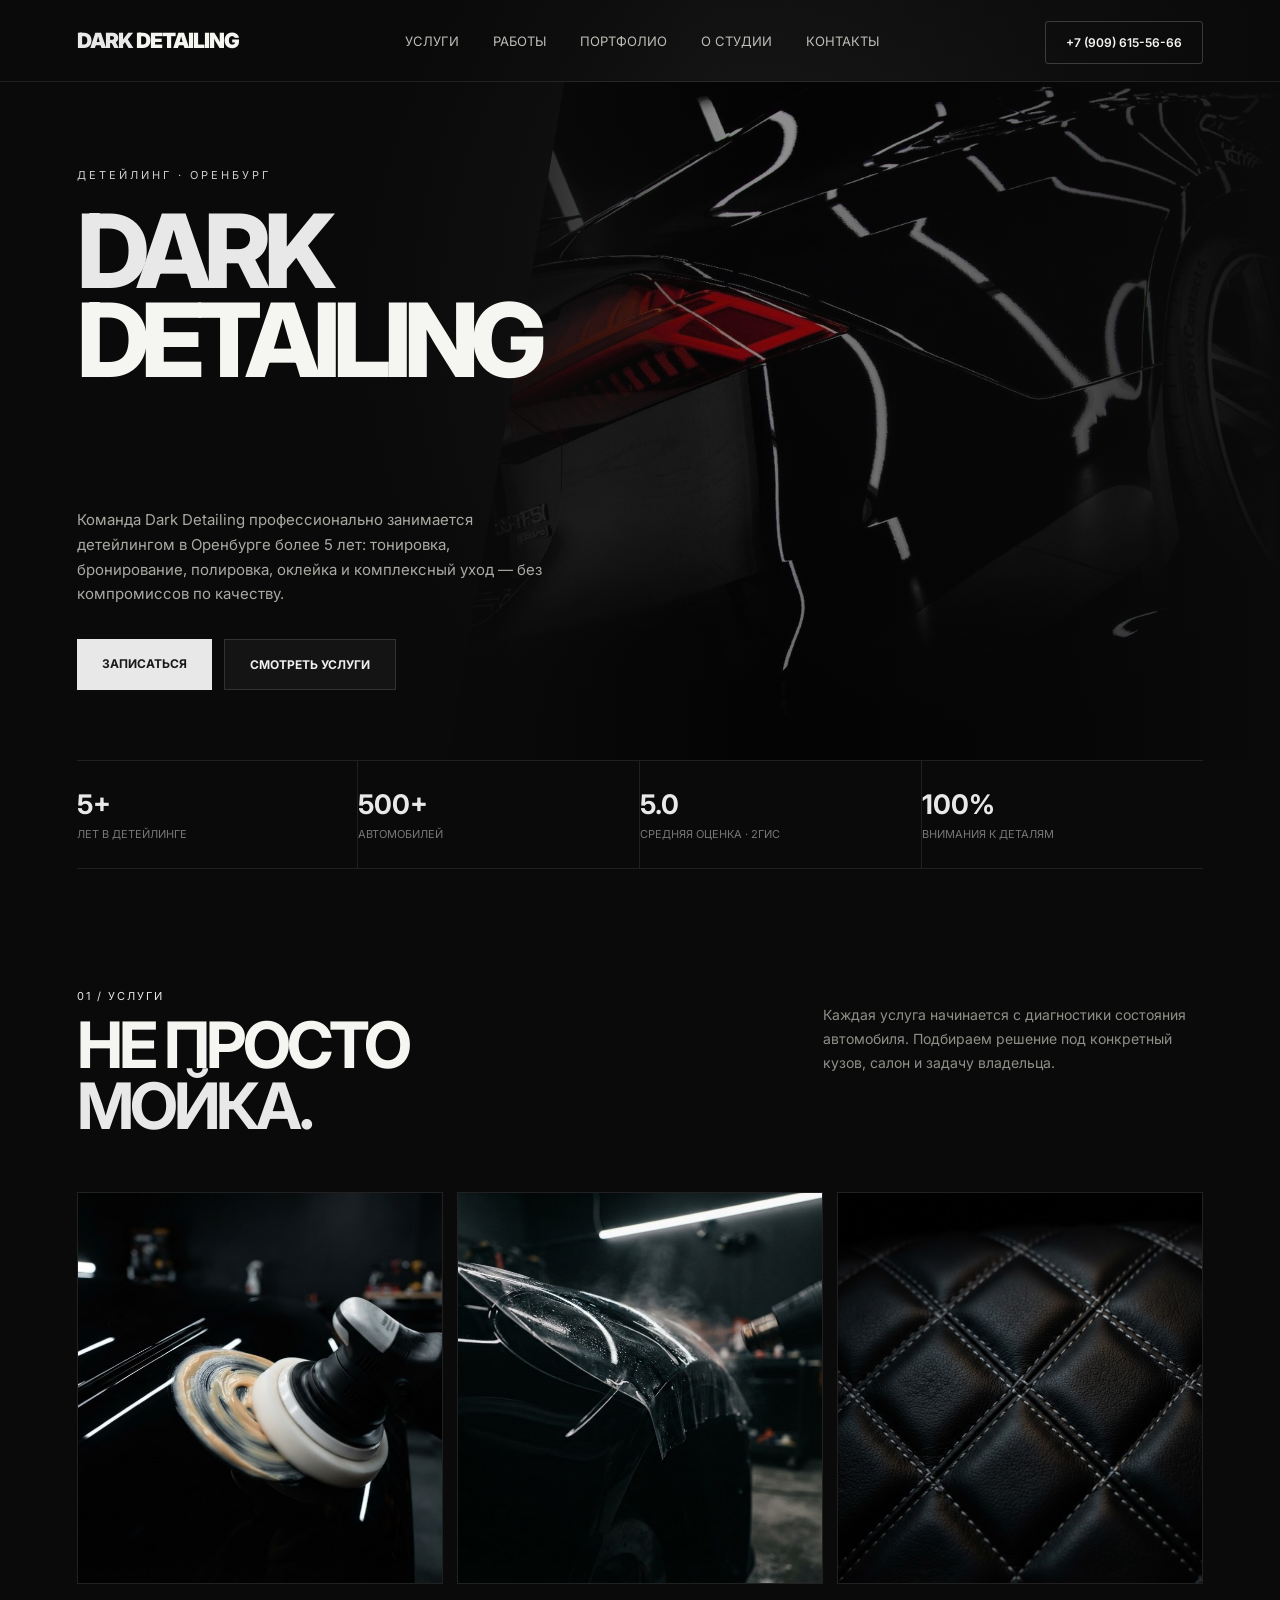
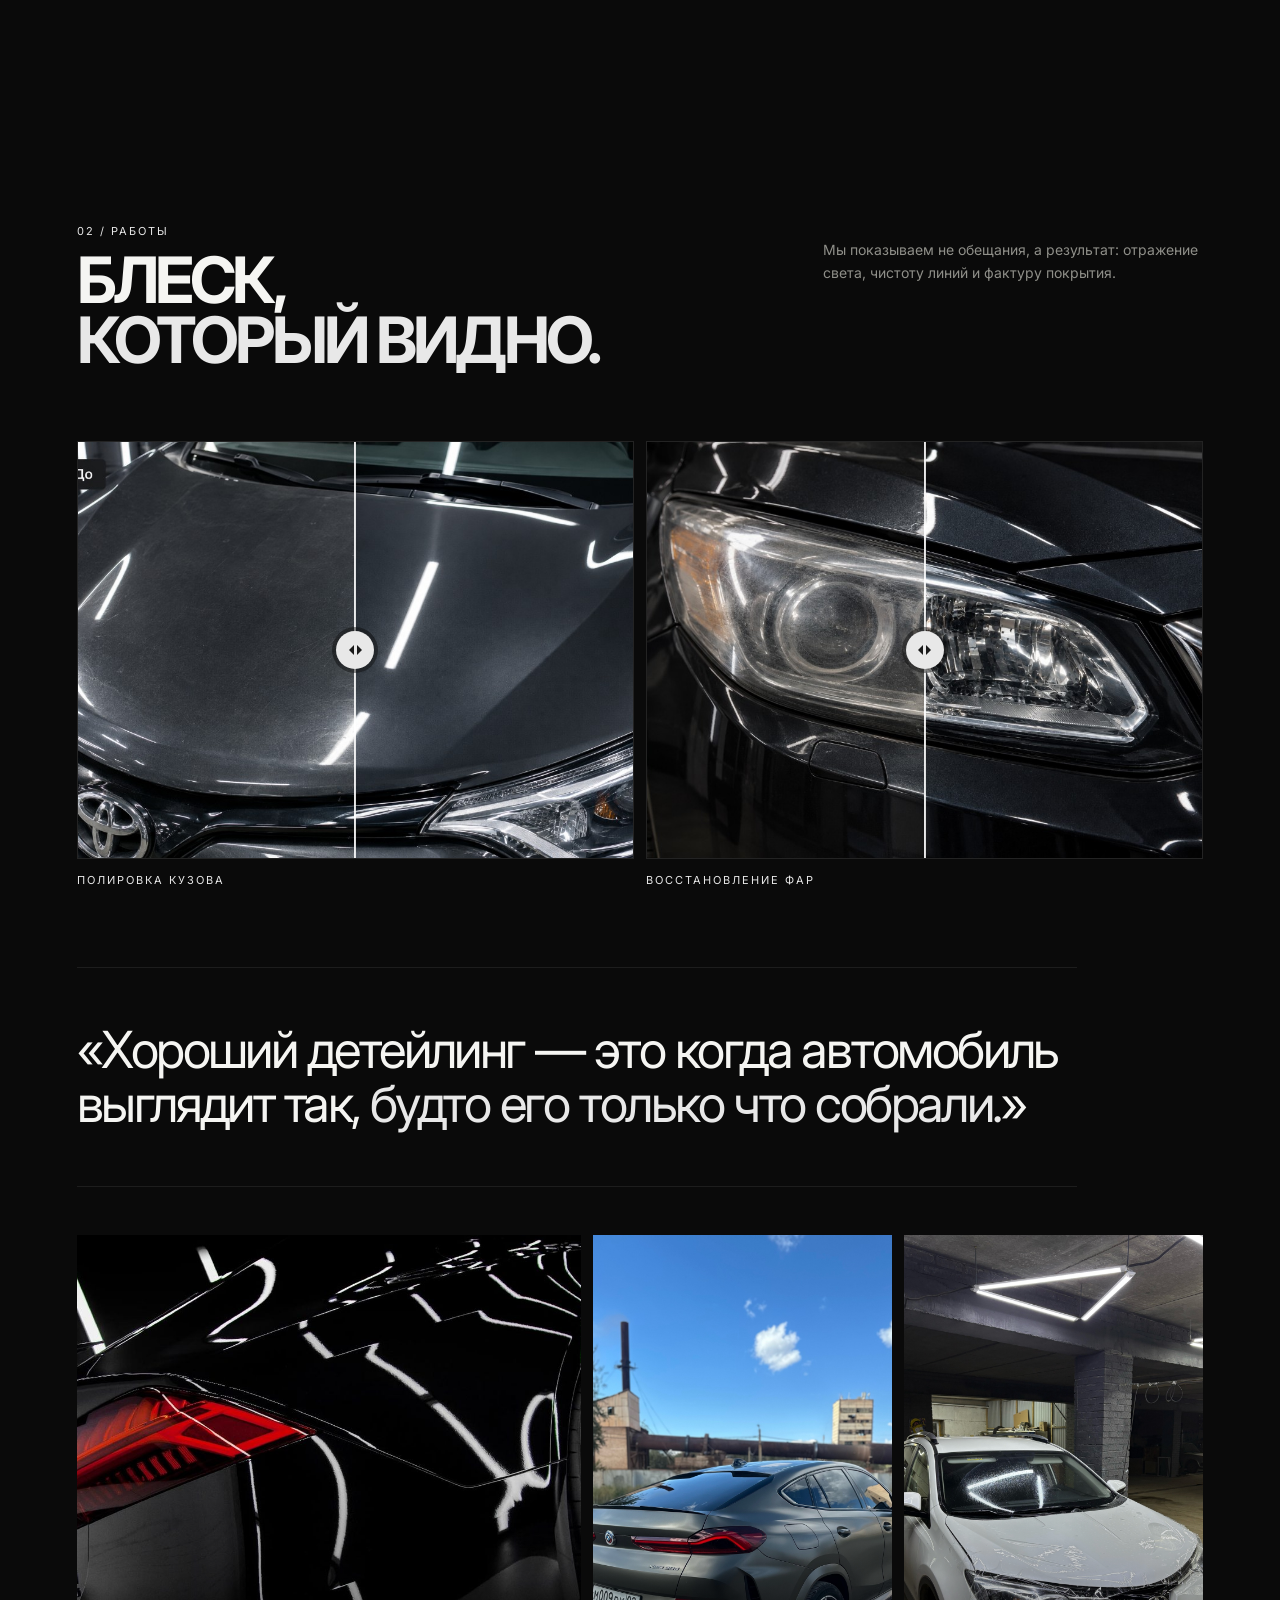
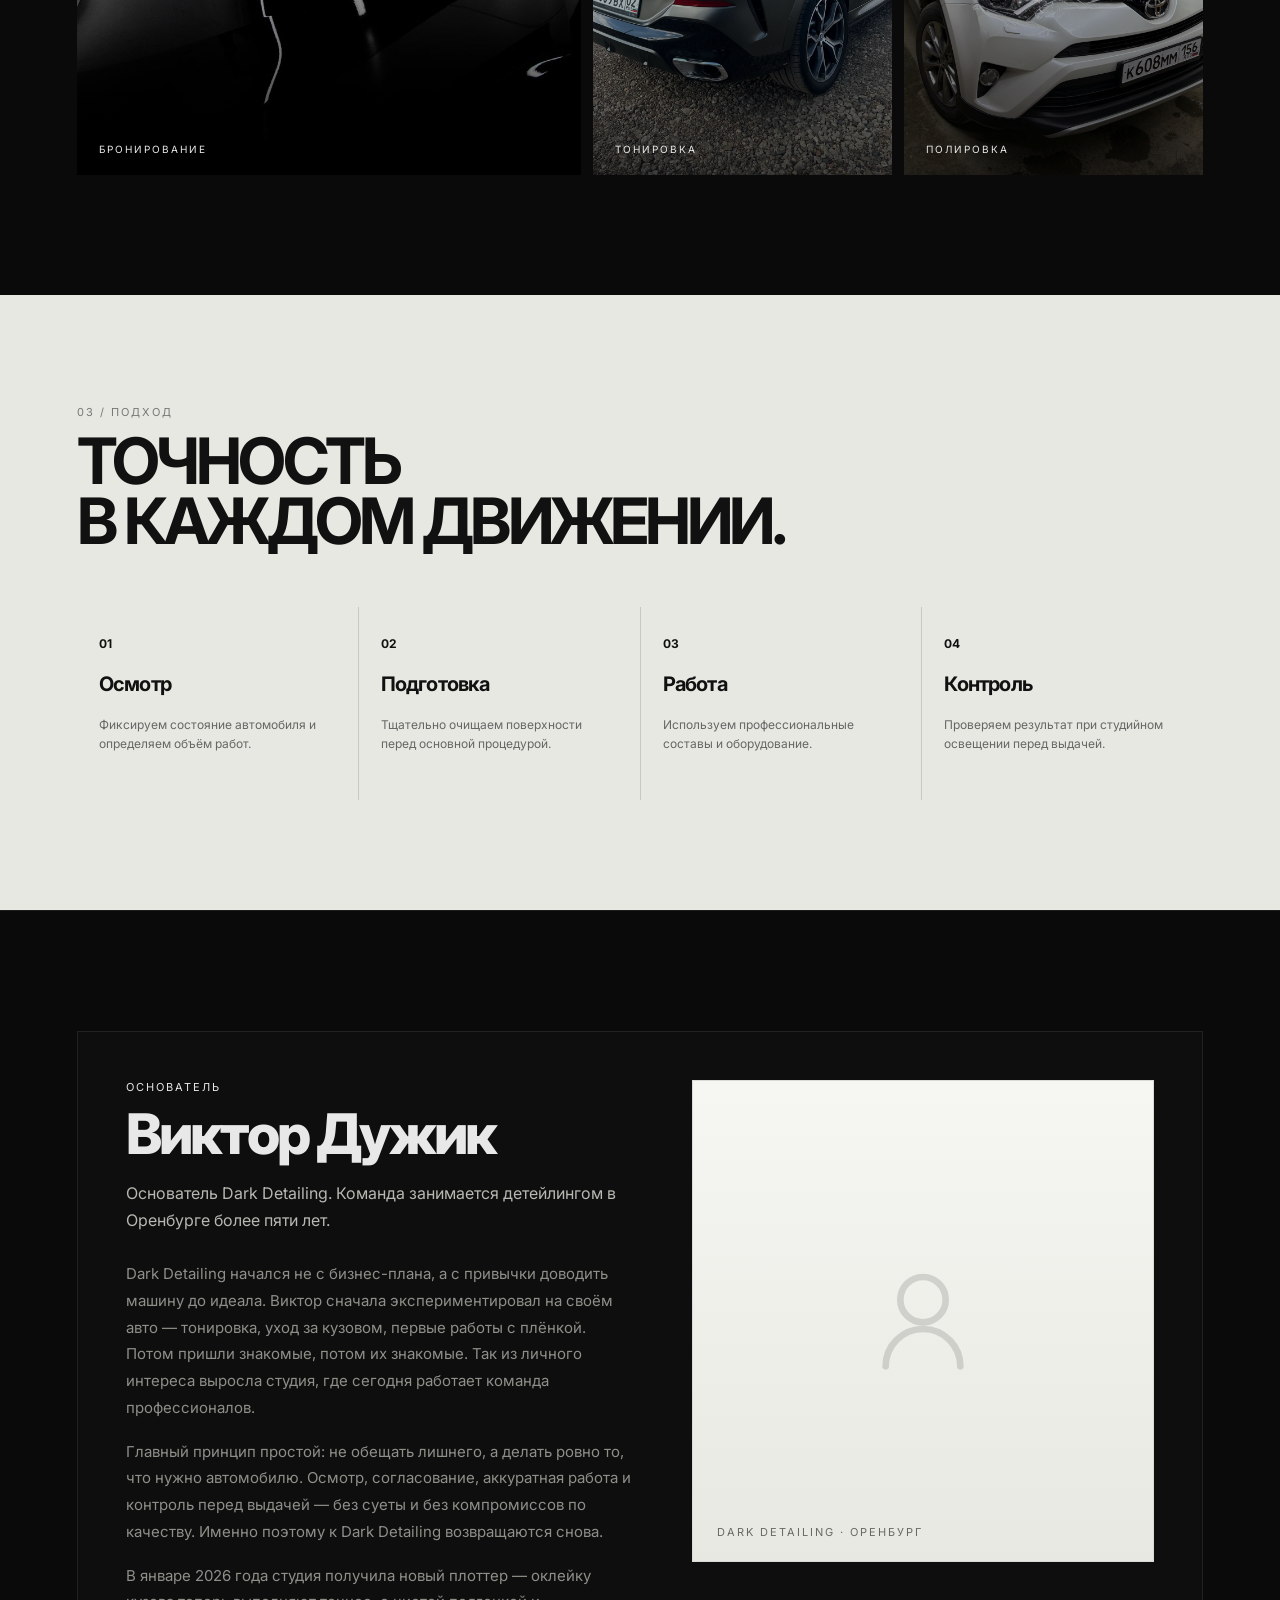
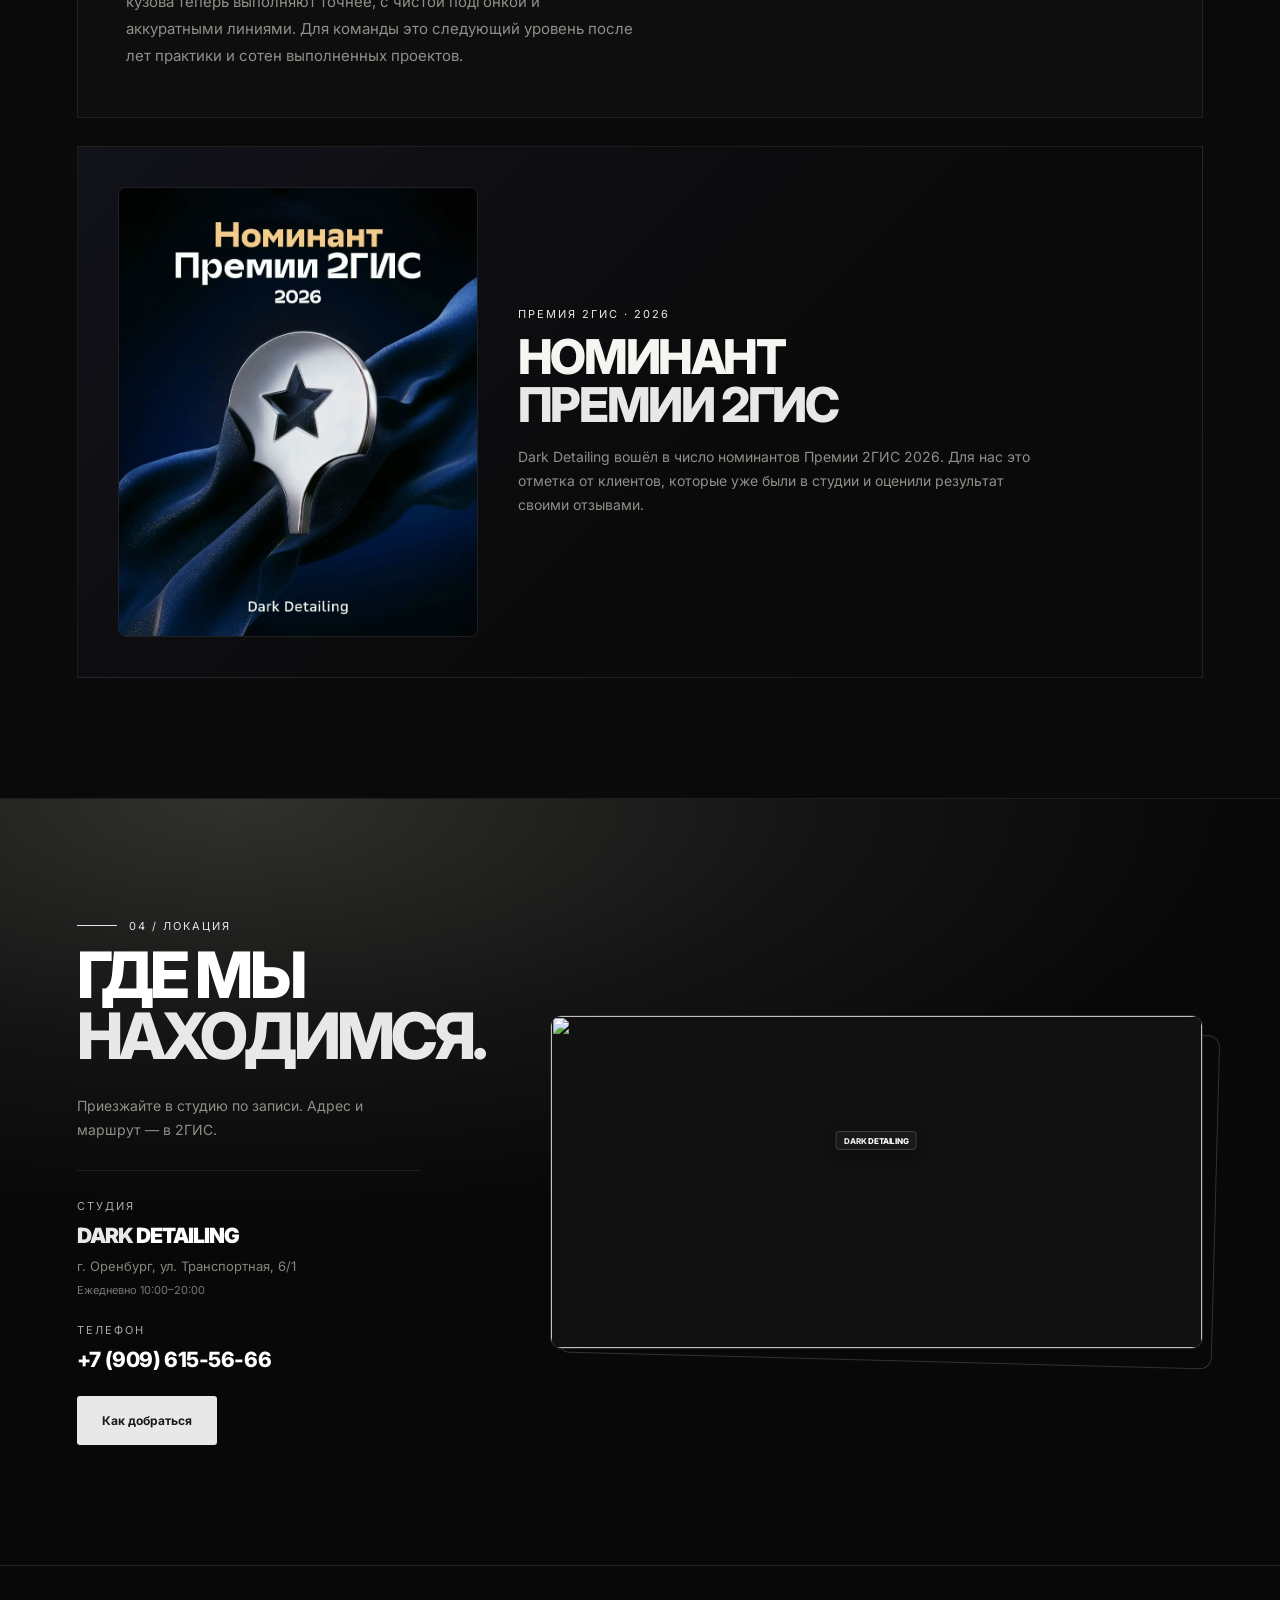
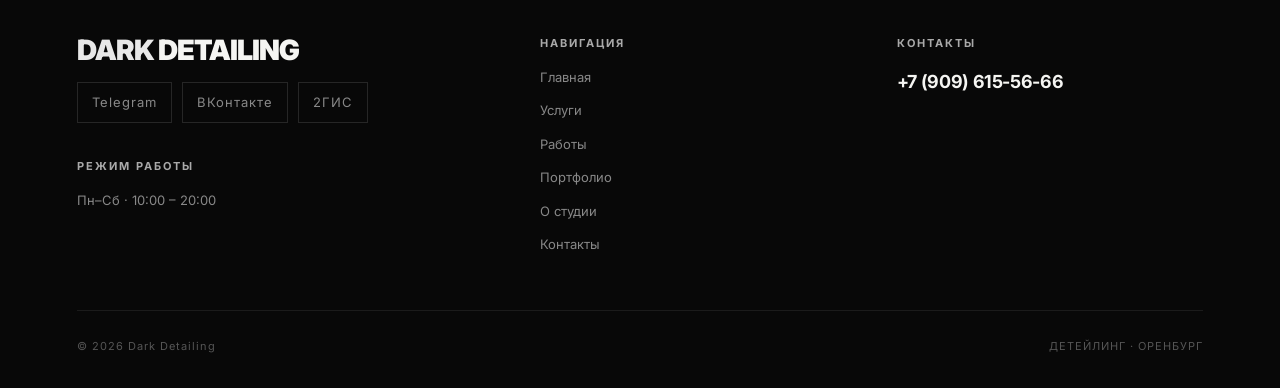
==== commit 0626761d: "Dark Detail: gallery by service, portfolio articles, hero brightness, messenger buttons." ====
--- a/dark-detail/index.html
+++ b/dark-detail/index.html
@@ -6,12 +6,12 @@
 <meta name="robots" content="noindex, nofollow">
 <meta http-equiv="Cache-Control" content="no-cache, no-store, must-revalidate">
 <title>Dark Detailing — детейлинг</title>
-<link rel="stylesheet" href="styles.css?v=10">
+<link rel="stylesheet" href="styles.css?v=11">
 </head>
 <body>
 <nav class="site-nav">
   <div class="logo"><a href="index.html"><span>DARK</span> DETAILING</a></div>
-  <div class="links"><a href="services.html">УСЛУГИ</a><a href="gallery.html">РАБОТЫ</a><a href="about.html">О СТУДИИ</a><a href="contact.html">КОНТАКТЫ</a></div>
+  <div class="links"><a href="services.html">УСЛУГИ</a><a href="gallery.html">РАБОТЫ</a><a href="portfolio.html">ПОРТФОЛИО</a><a href="about.html">О СТУДИИ</a><a href="contact.html">КОНТАКТЫ</a></div>
   <div class="nav-actions">
     <a class="phone" href="tel:+79096155666">+7 (909) 615-56-66</a>
     <button class="nav-burger" type="button" aria-label="Открыть меню" aria-expanded="false">
@@ -23,6 +23,7 @@
   <div class="nav-mobile-menu">
     <a href="services.html">УСЛУГИ</a>
     <a href="gallery.html">РАБОТЫ</a>
+    <a href="portfolio.html">ПОРТФОЛИО</a>
     <a href="about.html">О СТУДИИ</a>
     <a href="contact.html">КОНТАКТЫ</a>
   </div>
@@ -52,15 +53,15 @@
   </div>
   <div class="cards">
     <article class="card">
-      <div class="card-media"><img src="img/polish.png" alt="Полировка и восстановление кузова"></div>
+      <div class="card-media"><a class="card-media-link" href="gallery.html#work-polish" aria-label="Смотреть работы: полировка"><img src="img/polish.png" alt="Полировка и восстановление кузова"></a></div>
       <div class="card-body"><div class="num">01 — SHINE</div><div><h3>Полировка</h3><p>Полировка кузова и фар, восстановление лакокрасочного покрытия — возвращаем автомобилю идеальный блеск.</p></div></div>
     </article>
     <article class="card">
-      <div class="card-media"><img src="img/ppf.png" alt="Бронирование и тонировка"></div>
+      <div class="card-media"><a class="card-media-link" href="gallery.html#work-ppf" aria-label="Смотреть работы: бронирование"><img src="img/ppf.png" alt="Бронирование и тонировка"></a></div>
       <div class="card-body"><div class="num">02 — PPF &amp; TINT</div><div><h3>Бронирование и тонировка</h3><p>Антигравийная плёнка на кузов и фары, тонировка стёкол и атермальная плёнка — защита и комфорт без потери внешнего вида.</p></div></div>
     </article>
     <article class="card">
-      <div class="card-media"><img src="img/interior.png" alt="Химчистка и уход за салоном"></div>
+      <div class="card-media"><a class="card-media-link" href="gallery.html#work-interior" aria-label="Смотреть работы: химчистка салона"><img src="img/interior.png" alt="Химчистка и уход за салоном"></a></div>
       <div class="card-body"><div class="num">03 — INTERIOR</div><div><h3>Химчистка салона</h3><p>Глубокая химчистка салона, восстановление кожи и бережная обработка всех поверхностей.</p></div></div>
     </article>
   </div>
@@ -95,9 +96,9 @@
   </div>
   <div class="quote">«Хороший детейлинг — это когда автомобиль выглядит так, <span>будто его только что собрали.</span>»</div>
   <div class="photo-strip">
-    <div class="photo big" style="background-image:url('img/works/hero.jpg?v=4')"><span class="tag">БРОНИРОВАНИЕ</span></div>
-    <div class="photo" style="background-image:url('img/works/9abecc95-b7ba-42ab-a823-b14c09ba0044.jpg')"><span class="tag">ТОНИРОВКА</span></div>
-    <div class="photo" style="background-image:url('img/works/0cab2266-aeb2-4f7c-ad19-99d92179da99.jpg')"><span class="tag">ПОЛИРОВКА</span></div>
+    <a class="photo big" href="gallery.html#work-ppf" style="background-image:url('img/works/hero.jpg?v=4')"><span class="tag">БРОНИРОВАНИЕ</span></a>
+    <a class="photo" href="gallery.html#work-tint" style="background-image:url('img/works/9abecc95-b7ba-42ab-a823-b14c09ba0044.jpg')"><span class="tag">ТОНИРОВКА</span></a>
+    <a class="photo" href="gallery.html#work-polish" style="background-image:url('img/works/0cab2266-aeb2-4f7c-ad19-99d92179da99.jpg')"><span class="tag">ПОЛИРОВКА</span></a>
   </div>
 </section>
 
@@ -212,6 +213,7 @@
       <a href="index.html">Главная</a>
       <a href="services.html">Услуги</a>
       <a href="gallery.html">Работы</a>
+      <a href="portfolio.html">Портфолио</a>
       <a href="about.html">О студии</a>
       <a href="contact.html">Контакты</a>
     </div>
@@ -226,6 +228,7 @@
       <a href="index.html">Главная</a>
       <a href="services.html">Услуги</a>
       <a href="gallery.html">Работы</a>
+      <a href="portfolio.html">Портфолио</a>
       <a href="about.html">О студии</a>
       <a href="contact.html">Контакты</a>
     </div>
--- a/dark-detail/styles.css
+++ b/dark-detail/styles.css
@@ -24,8 +24,8 @@
 
 .hero{min-height:760px;padding:82px 6vw 70px;display:flex;align-items:flex-end;position:relative;overflow:hidden;background:radial-gradient(circle at 72% 42%,#343434 0,#171717 22%,#0a0a0a 55%)}
 .hero:after{content:"";position:absolute;inset:0;background:linear-gradient(90deg,#0a0a0a 0%,transparent 55%,#0a0a0a 100%);pointer-events:none}
-.heroimg{position:absolute;right:0;top:82px;width:65%;height:678px;background:url('img/works/hero.jpg') center/cover no-repeat;clip-path:polygon(14% 0,100% 0,100% 100%,0 100%);opacity:.85}
-.heroimg:before{content:"";position:absolute;inset:0;background:linear-gradient(90deg,#0a0a0a 0%,rgba(10,10,10,.4) 40%,transparent 70%)}
+.heroimg{position:absolute;right:0;top:82px;width:65%;height:678px;background:url('img/works/hero.jpg') center/cover no-repeat;clip-path:polygon(14% 0,100% 0,100% 100%,0 100%);opacity:.935}
+.heroimg:before{content:"";position:absolute;inset:0;background:linear-gradient(90deg,#0a0a0a 0%,rgba(10,10,10,.28) 40%,transparent 70%)}
 .hero-content{position:relative;z-index:1;max-width:720px}
 .eyebrow{font-size:11px;letter-spacing:3px;color:var(--accent);opacity:.88;margin-bottom:25px}
 .hero h1{font-size:clamp(58px,8vw,116px);line-height:.87;letter-spacing:-.075em;margin:0 0 34px;font-weight:800;min-height:calc(3 * .87em)}
@@ -59,6 +59,7 @@
   background:#0e0e0e;overflow:hidden;position:relative;
 }
 .card-media{position:absolute;inset:0}
+.card-media-link{position:absolute;inset:0;z-index:2;display:block}
 .card-media img{width:100%;height:100%;object-fit:cover;transition:transform .7s}
 .card:hover .card-media img{transform:scale(1.04)}
 .card-media:after{
@@ -110,6 +111,7 @@
 .ba-handle span:after{left:55%;border-left-color:var(--accent-ink)}
 
 .photo-strip{display:grid;grid-template-columns:1.35fr .8fr .8fr;gap:12px;margin-top:70px}
+.photo-strip a.photo{display:block;text-decoration:none;color:inherit}
 .photo{min-height:430px;background-size:cover;background-position:center;position:relative;overflow:hidden}
 .photo.photo-pos-polish{background-position:center 36%}
 .photo.photo-pos-ceramic{background-position:center 40%}
@@ -302,11 +304,59 @@
 .subpage-hero p{max-width:550px;color:#888;line-height:1.7;margin-top:20px}
 
 .service-list{margin-top:55px;border-top:1px solid rgba(255,255,255,.08)}
-.service-row{display:grid;grid-template-columns:80px 1fr 130px;gap:20px;padding:30px 0;border-bottom:1px solid rgba(255,255,255,.08);align-items:start}
+.service-row{display:grid;grid-template-columns:80px 1fr 130px minmax(120px,auto);gap:20px;padding:30px 0;border-bottom:1px solid rgba(255,255,255,.08);align-items:start}
 .service-row .idx{color:var(--accent);font-size:11px;opacity:.75}
 .service-row h3{margin:0;font-size:25px}
 .service-row p{margin:7px 0 0;color:#777;font-size:12px;line-height:1.5}
 .service-row .cost{text-align:right;font-size:18px;color:var(--accent)}
+.service-row-actions{display:flex;justify-content:flex-end;align-items:flex-start;padding-top:4px}
+.service-msg-btn{font-size:11px;padding:14px 18px;white-space:nowrap}
+.service-book-wrap{align-items:flex-end}
+.work-block{scroll-margin-top:110px}
+.work-block .section-head{align-items:flex-start}
+.work-block .section-head>div{max-width:900px}
+.work-block .section-head h2{font-size:clamp(22px,3vw,34px);line-height:1.1}
+.work-block .service-desc{margin-top:18px;max-width:720px}
+.work-block .service-desc p{margin:0 0 12px;color:#8f8f89;font-size:14px;line-height:1.65}
+.work-block .service-desc p.service-lead{color:#c8c8c2;font-size:15px;line-height:1.55;margin-bottom:14px}
+.work-block .service-desc p:last-child{margin-bottom:0}
+.article-grid{display:grid;grid-template-columns:repeat(2,minmax(0,1fr));gap:24px;margin-top:40px}
+.article-card{display:flex;flex-direction:column;border:1px solid rgba(255,255,255,.08);background:#0e0e0e;text-decoration:none;color:inherit;transition:border-color .2s,transform .2s}
+.article-card:hover{border-color:rgba(219,223,253,.35);transform:translateY(-2px)}
+.article-card-media{min-height:220px;background-size:cover;background-position:center}
+.article-card-body{padding:24px 22px 28px}
+.article-card-date{display:block;font-size:11px;letter-spacing:.12em;text-transform:uppercase;color:#777;margin-bottom:10px}
+.article-card h2{margin:0 0 12px;font-size:22px;line-height:1.2}
+.article-card p{margin:0;color:#888;font-size:14px;line-height:1.6}
+.article-card-more{display:inline-block;margin-top:16px;font-size:11px;letter-spacing:.14em;color:var(--accent)}
+.article-page{max-width:820px;margin:0 auto;padding:140px 6vw 80px}
+.article-page-header{margin-bottom:28px}
+.article-back{display:inline-block;margin-bottom:16px;font-size:12px;letter-spacing:.1em;color:#888;text-decoration:none}
+.article-back:hover{color:var(--accent)}
+.article-page-header time{display:block;font-size:11px;letter-spacing:.12em;text-transform:uppercase;color:#777;margin-bottom:12px}
+.article-page-header h1{margin:0;font-size:clamp(32px,5vw,48px);line-height:1.05;letter-spacing:-.04em}
+.article-page-cover{min-height:320px;margin-bottom:32px;background-size:cover;background-position:center;border:1px solid rgba(255,255,255,.08)}
+.article-page-cover--contain{background-size:contain;background-repeat:no-repeat;background-color:#111;background-position:center}
+.article-page-body{color:#a8a8a2;font-size:16px;line-height:1.75}
+.article-page-body p{margin:0 0 18px}
+.site-footer--compact{margin-top:40px}
+.book-wrap{position:relative;display:inline-flex;flex-direction:column;align-items:stretch}
+.book-pick{
+  position:absolute;right:0;top:calc(100% + 8px);z-index:40;
+  display:flex;flex-direction:column;gap:8px;
+  min-width:200px;width:max-content;
+  padding:14px;border:1px solid rgba(255,255,255,.12);background:#121212;
+  box-shadow:0 12px 40px rgba(0,0,0,.45);
+}
+.book-pick[hidden]{display:none!important}
+.book-pick-label{font-size:11px;letter-spacing:.12em;text-transform:uppercase;color:#8d8d87}
+.book-pick a{
+  display:inline-flex;align-items:center;justify-content:center;
+  padding:12px 16px;border:1px solid rgba(255,255,255,.2);
+  background:rgba(255,255,255,.04);color:#f5f5f2;
+  font-size:12px;letter-spacing:.08em;text-decoration:none;text-transform:uppercase;
+}
+.book-pick a:hover{border-color:var(--accent);color:var(--accent)}
 
 .address-map-bg{display:none}
 .address-map-inner{padding:120px 6vw 96px;position:relative;z-index:1}
@@ -563,6 +613,8 @@
   .service-row{grid-template-columns:40px 1fr;gap:12px 16px;padding:24px 0}
   .service-row .cost{grid-column:2;text-align:left}
   .service-row .cost{margin-top:8px;font-size:16px}
+  .service-row-actions{grid-column:2;justify-content:flex-start;margin-top:8px}
+  .article-grid{grid-template-columns:1fr}
   .footer-grid{grid-template-columns:1fr;gap:28px;padding:56px 0 36px}
   .footer-col--brand-hours{gap:24px}
   .footer-logo{font-size:24px}
